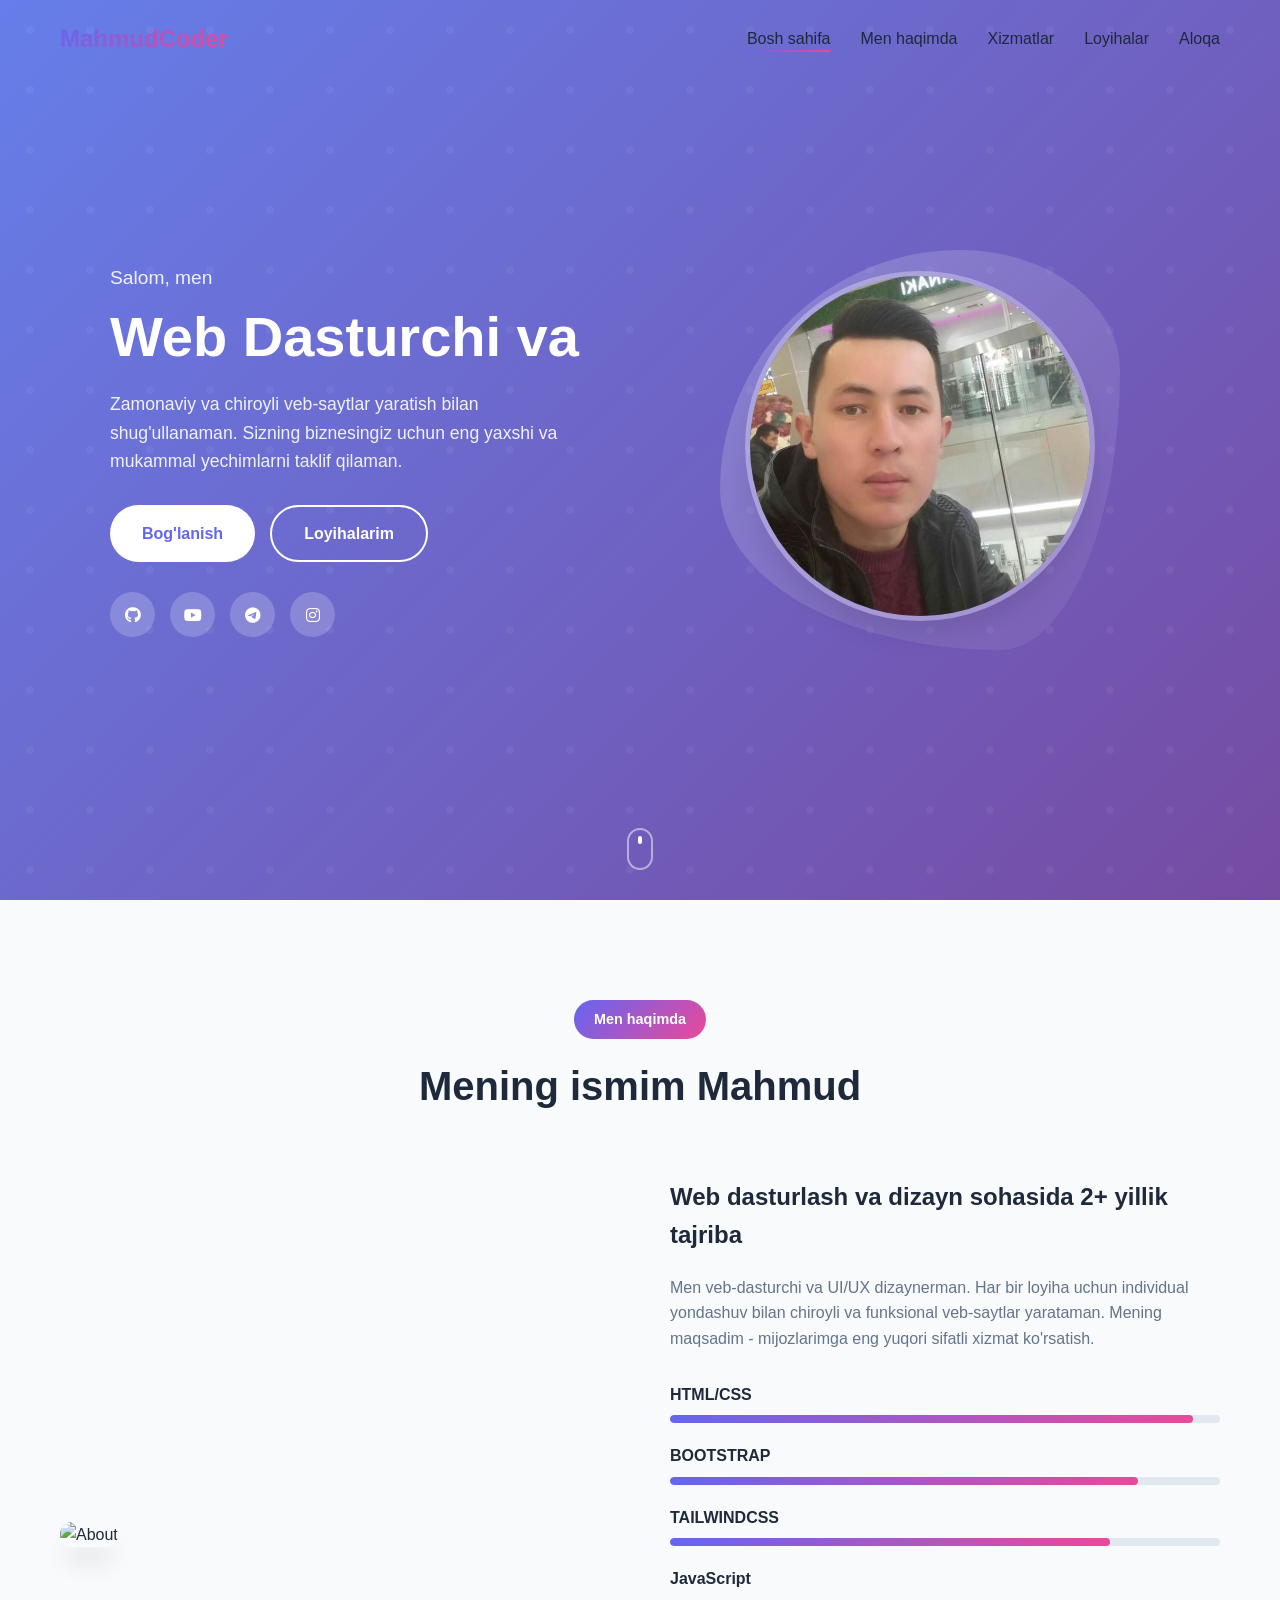
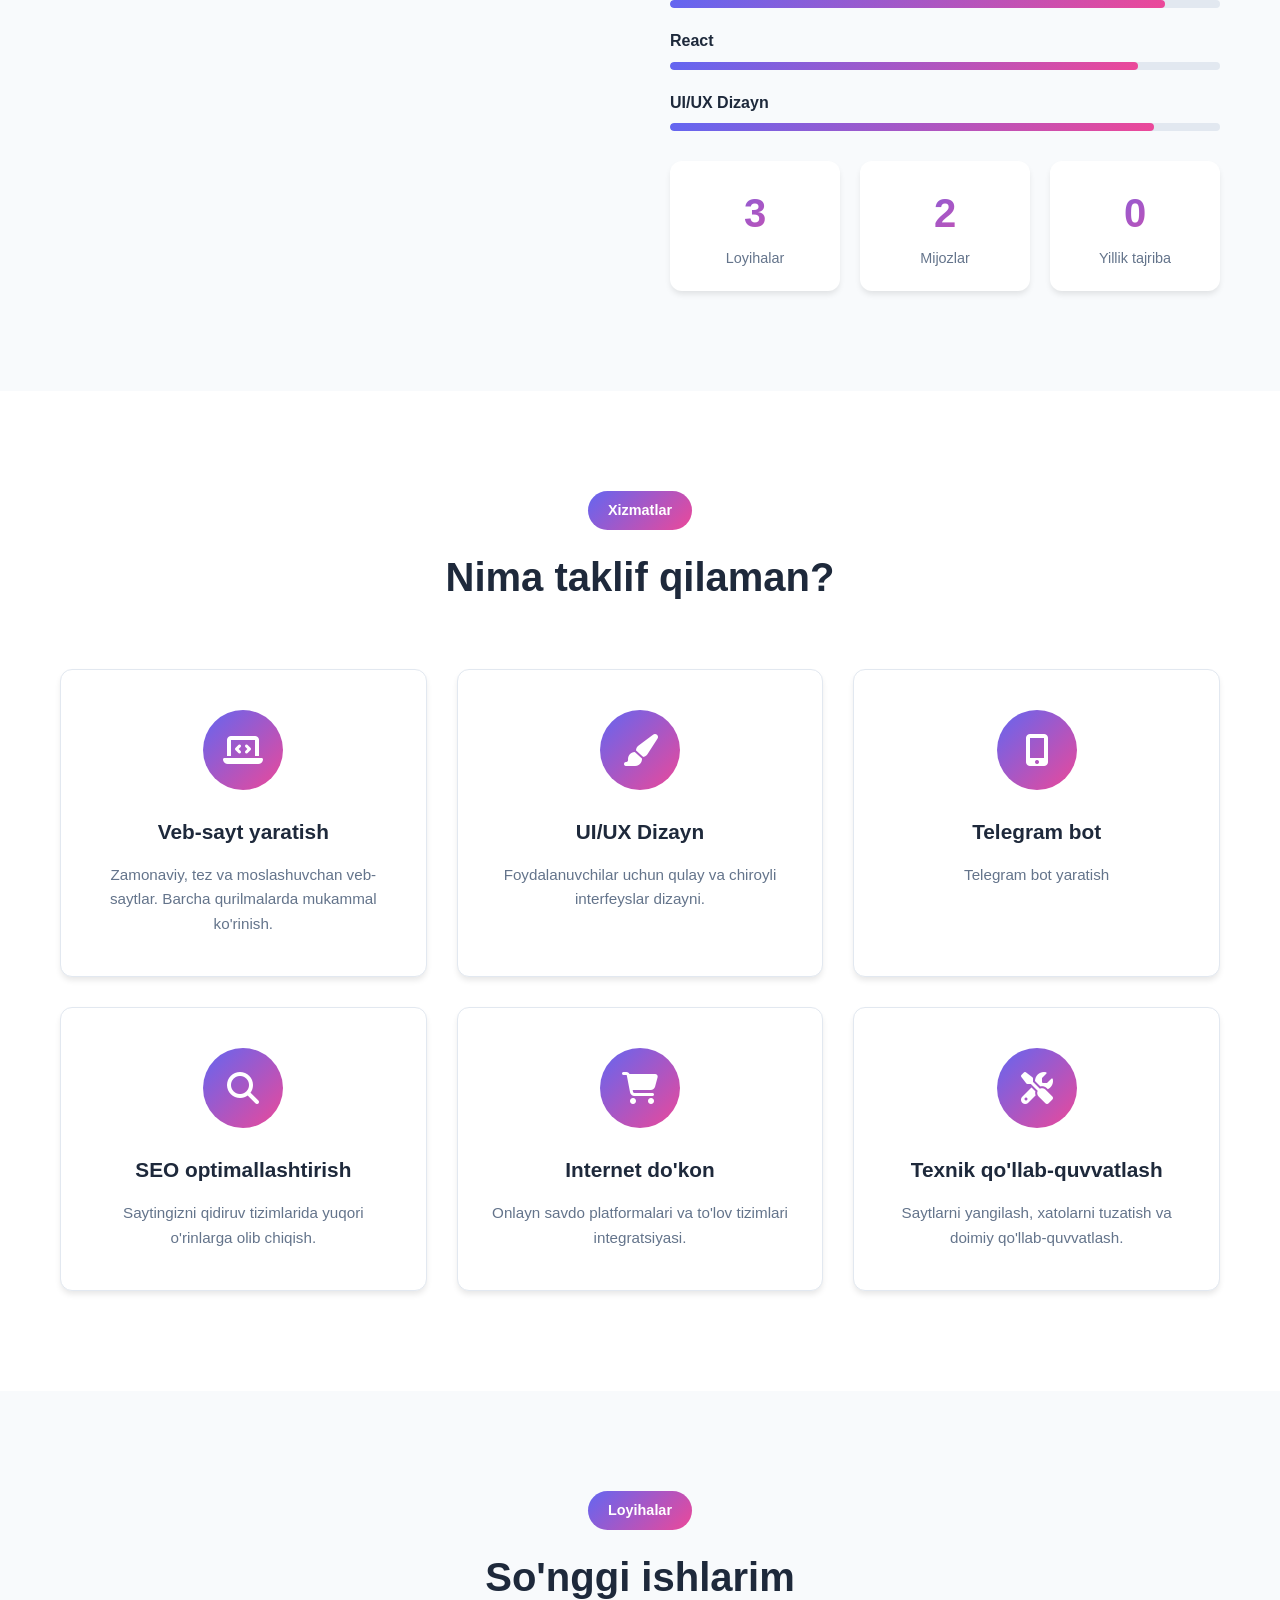
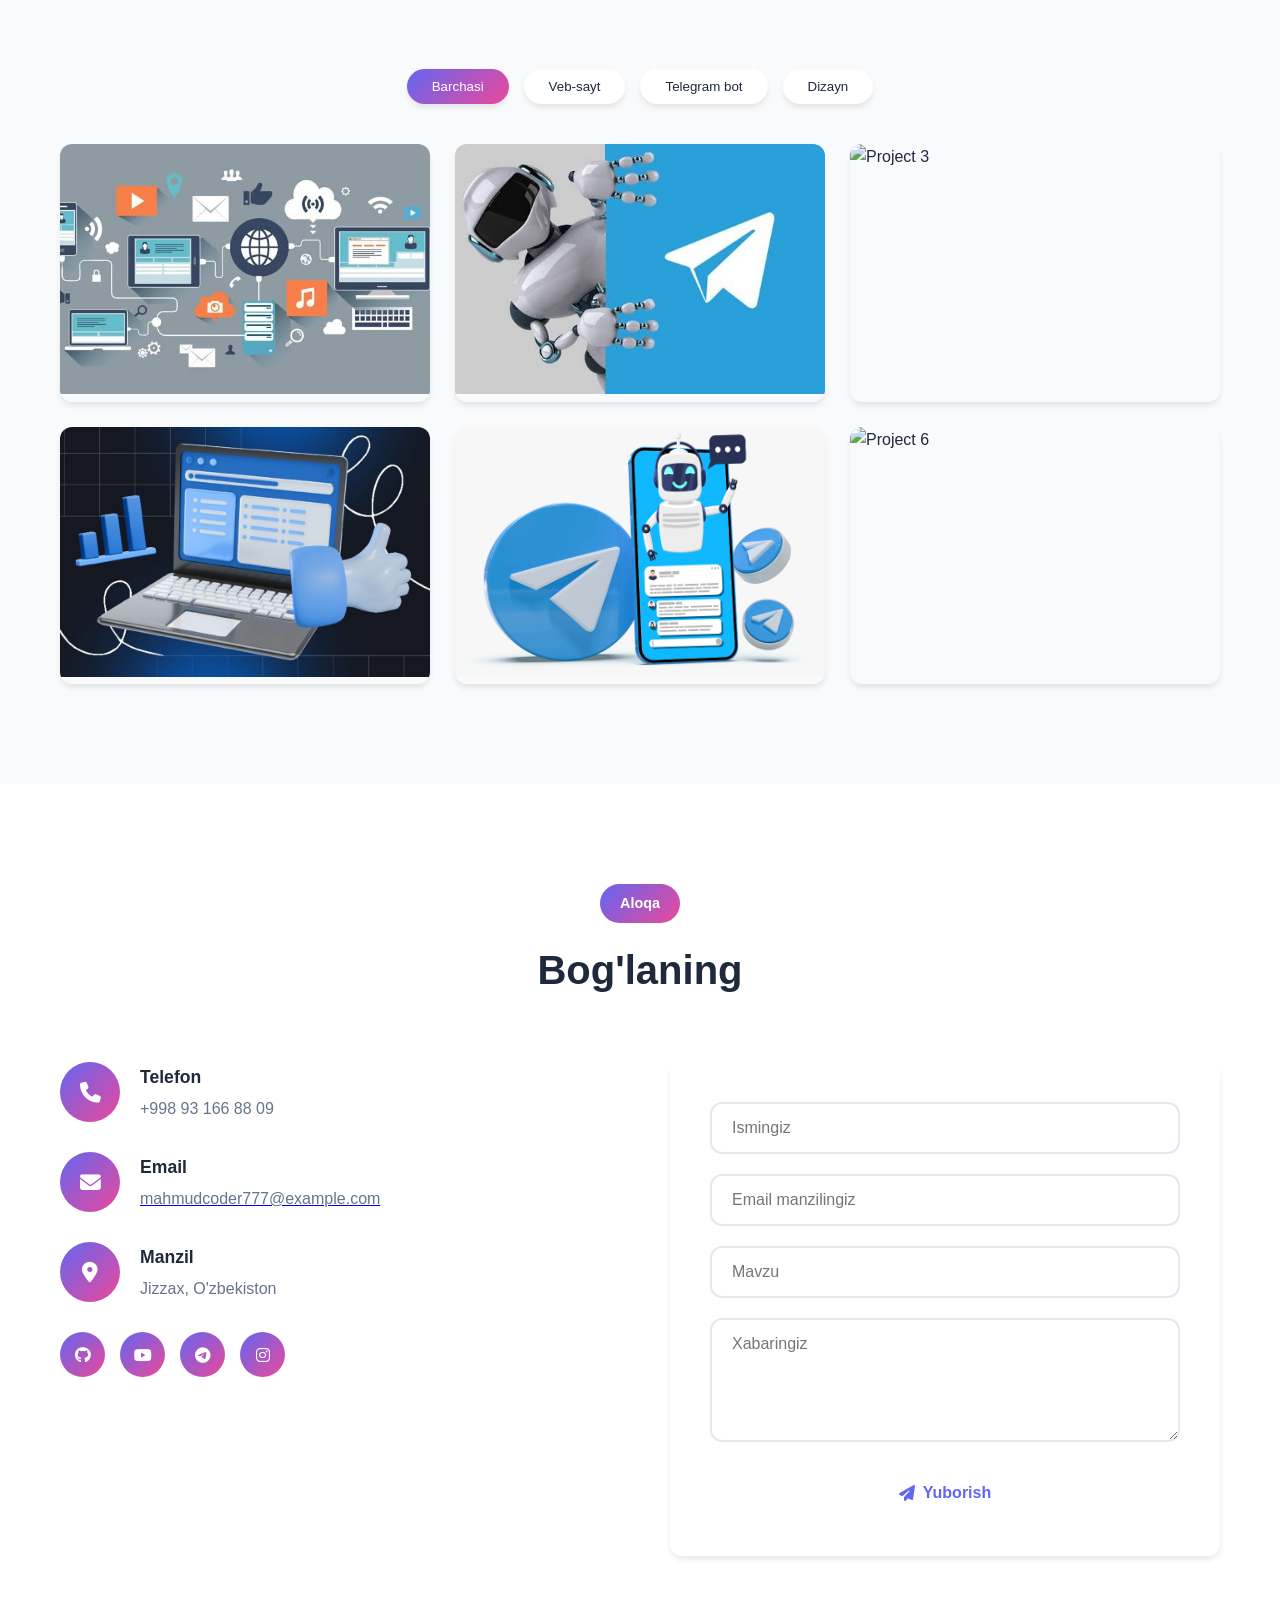
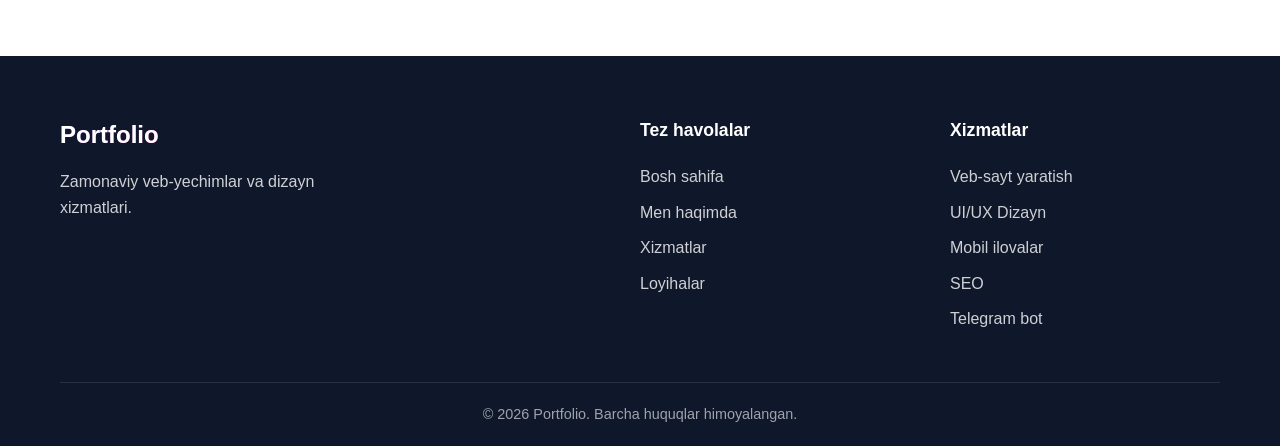
==== index.html @ b5bdd1d5 "first commit1" ====
<!DOCTYPE html>
<html lang="uz">
<head>
    <meta charset="UTF-8">
    <meta name="viewport" content="width=device-width, initial-scale=1.0">
    <title>Shaxsiy Sayt | Portfolio</title>
    <link rel="stylesheet" href="style.css">
    <!-- <link href="https://fonts.googleapis.com/css2?family=Inter:wght@300;400;500;600;700;800&display=swap" rel="stylesheet"> -->
    <link rel="stylesheet" href="https://cdnjs.cloudflare.com/ajax/libs/font-awesome/6.4.0/css/all.min.css">
</head>
<body> 
    <!-- Navigation -->
    <nav class="navbar">
        <div class="container">
            <a href="#" class="logo">MahmudCoder</a>
            <ul class="nav-links">
                <li><a href="#home" class="active">Bosh sahifa</a></li>
                <li><a href="#about">Men haqimda</a></li>
                <li><a href="#services">Xizmatlar</a></li>
                <li><a href="#portfolio">Loyihalar</a></li>
                <li><a href="#contact">Aloqa</a></li>
            </ul>
            <div class="hamburger">
                <span></span>
                <span></span>
                <span></span>
            </div>
        </div>
    </nav>

    <!-- Hero Section -->
    <section id="home" class="hero">
        <div class="container">
            <div class="hero-content">
                <div class="hero-text">
                    <p class="subtitle">Salom, men</p>
                    <h1 class="title">
                        Web Dasturchi va Web Dizaynerman
                    </h1>
                    <p class="description">
                        Zamonaviy va chiroyli veb-saytlar yaratish bilan shug'ullanaman. 
                        Sizning biznesingiz uchun eng yaxshi va  mukammal yechimlarni taklif qilaman.
                    </p>
                    <div class="hero-buttons">
                        <a href="#contact" class="btn btn-primary">Bog'lanish</a>
                        <a href="#portfolio" class="btn btn-secondary">Loyihalarim</a>
                    </div>
                    <div class="social-links">
                        <a href="https://github.com/mahmudcoder777-web" class="social-link"><i class="fab fa-github"></i></a>
                        <a href="https://youtube.com/@mahmudcoder" class="social-link"><i class="fab fa-youtube"></i></a>
                        <a href="https://t.me/mahmudcoder" class="social-link"><i class="fab fa-telegram"></i></a>
                        <a href="https://instagram.com/mahmudcoder" class="social-link"><i class="fab fa-instagram"></i></a>
                    </div>
                </div>
                <div class="hero-image">
                    <div class="image-wrapper">
                        <div class="blob"></div>
                        <img src="img/1.jpg" alt="Profile">
                    </div>
                </div>
            </div>
        </div>
        <div class="scroll-indicator">
            <div class="mouse"></div>
        </div>
    </section>

    <!-- About Section -->
    <section id="about" class="about">
        <div class="container">
            <div class="section-header">
                <span class="section-tag">Men haqimda</span>
                <h2 class="section-title">Mening ismim Mahmud</h2>
            </div>
            <div class="about-content">
                <div class="about-image">
                    <img src="https://images.unsplash.com/photo-1498050108023-c5249f4df085?w=500&h=600&fit=crop" alt="About">
                </div>
                <div class="about-text">
                    <h3>Web dasturlash va dizayn sohasida 2+ yillik tajriba</h3>
                    <p>
                        Men veb-dasturchi va UI/UX dizaynerman. Har bir loyiha uchun individual yondashuv 
                        bilan chiroyli va funksional veb-saytlar yarataman. Mening maqsadim - 
                        mijozlarimga eng yuqori sifatli xizmat ko'rsatish.
                    </p>
                    <div class="skills">
                        <div class="skill-item">
                            <span class="skill-name">HTML/CSS</span>
                            <div class="skill-bar">
                                <div class="skill-progress" data-width="95"></div>
                            </div>
                        </div>
                        <div class="skill-item">
                            <span class="skill-name">BOOTSTRAP</span>
                            <div class="skill-bar">
                                <div class="skill-progress" data-width="85"></div>
                            </div>
                        </div>
                        <div class="skill-item">
                            <span class="skill-name">TAILWINDCSS</span>
                            <div class="skill-bar">
                                <div class="skill-progress" data-width="80"></div>
                            </div>
                        </div>
                        <div class="skill-item">
                            <span class="skill-name">JavaScript</span>
                            <div class="skill-bar">
                                <div class="skill-progress" data-width="90"></div>
                            </div>
                        </div>
                        <div class="skill-item">
                            <span class="skill-name">React</span>
                            <div class="skill-bar">
                                <div class="skill-progress" data-width="85"></div>
                            </div>
                        </div>
                        <div class="skill-item">
                            <span class="skill-name">UI/UX Dizayn</span>
                            <div class="skill-bar">
                                <div class="skill-progress" data-width="88"></div>
                            </div>
                        </div>
                    </div>
                    <div class="stats">
                        <div class="stat-item">
                            <span class="stat-number" data-target="10">0</span>
                            <span class="stat-label">Loyihalar</span>
                        </div>
                        <div class="stat-item">
                            <span class="stat-number" data-target="7">0</span>
                            <span class="stat-label">Mijozlar</span>
                        </div>
                        <div class="stat-item">
                            <span class="stat-number" data-target="2">0</span>
                            <span class="stat-label">Yillik tajriba</span>
                        </div>
                    </div>
                </div>
            </div>
        </div>
    </section>

    <!-- Services Section -->
    <section id="services" class="services">
        <div class="container">
            <div class="section-header">
                <span class="section-tag">Xizmatlar</span>
                <h2 class="section-title">Nima taklif qilaman?</h2>
            </div>
            <div class="services-grid">
                <div class="service-card">
                    <div class="service-icon">
                        <i class="fas fa-laptop-code"></i>
                    </div>
                    <h3>Veb-sayt yaratish</h3>
                    <p>Zamonaviy, tez va moslashuvchan veb-saytlar. Barcha qurilmalarda mukammal ko'rinish.</p>
                </div>
                <div class="service-card">
                    <div class="service-icon">
                        <i class="fas fa-paint-brush"></i>
                    </div>
                    <h3>UI/UX Dizayn</h3>
                    <p>Foydalanuvchilar uchun qulay va chiroyli interfeyslar dizayni.</p>
                </div>
                <div class="service-card">
                    <div class="service-icon">
                        <i class="fas fa-mobile-alt"></i>
                    </div>
                    <h3>Telegram bot</h3>
                    <p>Telegram bot yaratish</p>
                </div>
                <div class="service-card">
                    <div class="service-icon">
                        <i class="fas fa-search"></i>
                    </div>
                    <h3>SEO optimallashtirish</h3>
                    <p>Saytingizni qidiruv tizimlarida yuqori o'rinlarga olib chiqish.</p>
                </div>
                <div class="service-card">
                    <div class="service-icon">
                        <i class="fas fa-shopping-cart"></i>
                    </div>
                    <h3>Internet do'kon</h3>
                    <p>Onlayn savdo platformalari va to'lov tizimlari integratsiyasi.</p>
                </div>
                <div class="service-card">
                    <div class="service-icon">
                        <i class="fas fa-tools"></i>
                    </div>
                    <h3>Texnik qo'llab-quvvatlash</h3>
                    <p>Saytlarni yangilash, xatolarni tuzatish va doimiy qo'llab-quvvatlash.</p>
                </div>
            </div>
        </div>
    </section>

    <!-- Portfolio Section -->
    <section id="portfolio" class="portfolio">
        <div class="container">
            <div class="section-header">
                <span class="section-tag">Loyihalar</span>
                <h2 class="section-title">So'nggi ishlarim</h2>
            </div>
            <div class="portfolio-filter">
                <button class="filter-btn active" data-filter="all">Barchasi</button>
                <button class="filter-btn" data-filter="web">Veb-sayt</button>
                <button class="filter-btn" data-filter="app">Telegram bot</button>
                <button class="filter-btn" data-filter="design">Dizayn</button>
            </div>
            <div class="portfolio-grid">
                <div class="portfolio-item" data-category="web">
                    <div class="portfolio-image">
                        <img src="img/web1.jpeg" alt="Project 1">
                        <div class="portfolio-overlay">
                            <h4>Korporativ veb-sayt</h4>
                            <p>JavaScript + React.js</p>
                            <a href="#" class="portfolio-link"><i class="fas fa-external-link-alt"></i></a>
                        </div>
                    </div>
                </div>
                <div class="portfolio-item" data-category="app">
                    <div class="portfolio-image">
                        <img src="img/tbot1.jpeg" alt="Project 2">
                        <div class="portfolio-overlay">
                            <h4>Video vs Image</h4>
                            <p>video va rasim yuklovchi telegram bot.</p>
                            <a href="#" class="portfolio-link"><i class="fas fa-external-link-alt"></i></a>
                        </div>
                    </div>
                </div>
                <div class="portfolio-item" data-category="design">
                    <div class="portfolio-image">
                        <img src="https://images.unsplash.com/photo-1561070791-2526d30994b5?w=600&h=400&fit=crop" alt="Project 3">
                        <div class="portfolio-overlay">
                            <h4>UI/UX Dizayn</h4>
                            <p>Figma</p>
                            <a href="#" class="portfolio-link"><i class="fas fa-external-link-alt"></i></a>
                        </div>
                    </div>
                </div>
                <div class="portfolio-item" data-category="web">
                    <div class="portfolio-image">
                        <img src="img/web2.jpg" alt="Project 4">
                        <div class="portfolio-overlay">
                            <h4>Dashboard</h4>
                            <p>Javascript + React.js</p>
                            <a href="https://mahmudw777.netlify.app" class="portfolio-link"><i class="fas fa-external-link-alt"></i></a>
                        </div>
                    </div>
                </div>
                <div class="portfolio-item" data-category="app">
                    <div class="portfolio-image">
                        <img src="img/tbot2.png" alt="Project 5">
                        <div class="portfolio-overlay">
                            <h4>Translate bot</h4>
                            <p>tarjimon bot</p>
                            <a href="#" class="portfolio-link"><i class="fas fa-external-link-alt"></i></a>
                        </div>
                    </div>
                </div>
                <div class="portfolio-item" data-category="design">
                    <div class="portfolio-image">
                        <img src="https://images.unsplash.com/photo-1586717791821-3f44a563fa4c?w=600&h=400&fit=crop" alt="Project 6">
                        <div class="portfolio-overlay">
                            <h4>Brend dizayni</h4>
                            <p>Adobe Illustrator</p>
                            <a href="#" class="portfolio-link"><i class="fas fa-external-link-alt"></i></a>
                        </div>
                    </div>
                </div>
            </div>
        </div>
    </section>

    <!-- Contact Section -->
    <section id="contact" class="contact">
        <div class="container">
            <div class="section-header">
                <span class="section-tag">Aloqa</span>
                <h2 class="section-title">Bog'laning</h2>
            </div>
            <div class="contact-content">
                <div class="contact-info">
                    <div class="contact-item">
                        <div class="contact-icon">
                            <i class="fas fa-phone"></i>
                        </div>
                        <div class="contact-text">
                            <h4>Telefon</h4>
                            <p>+998 93 166 88 09</p>
                        </div>
                    </div>
                    <div class="contact-item">
                        <div class="contact-icon">
                            <i class="fas fa-envelope"></i>
                        </div>
                        <div class="contact-text">
                            <h4>Email</h4>
                            <a href="https://gmail.com/mahmudcoder777@gmail.com"><p>mahmudcoder777@example.com</p></a>
                        </div>
                    </div>
                    <div class="contact-item">
                        <div class="contact-icon">
                            <i class="fas fa-map-marker-alt"></i>
                        </div>
                        <div class="contact-text">
                            <h4>Manzil</h4>
                            <p>Jizzax, O'zbekiston</p>
                        </div>
                    </div>
                    <div class="contact-social">
                        <a href="https://github.com/mahmudcoder777-web" class="social-link"><i class="fab fa-github"></i></a>
                        <a href="https://youtube.com/@mahmudcoder" class="social-link"><i class="fab fa-youtube"></i></a>
                        <a href="https://t.me/mahmudcoder" class="social-link"><i class="fab fa-telegram"></i></a>
                        <a href="https://instagram.com/mahmudcoder" class="social-link"><i class="fab fa-instagram"></i></a>
                    </div>
                </div>
                <form class="contact-form" id="contactForm">
                    <div class="form-group">
                        <input type="text" id="name" placeholder="Ismingiz" required>
                    </div>
                    <div class="form-group">
                        <input type="email" id="email" placeholder="Email manzilingiz" required>
                    </div>
                    <div class="form-group">
                        <input type="text" id="subject" placeholder="Mavzu" required>
                    </div>
                    <div class="form-group">
                        <textarea id="message" rows="5" placeholder="Xabaringiz" required></textarea>
                    </div>
                    <button type="submit" class="btn btn-primary btn-full">
                        <i class="fas fa-paper-plane"></i> Yuborish
                    </button>
                </form>
            </div>
        </div>
    </section>

    <!-- Footer -->
    <footer class="footer">
        <div class="container">
            <div class="footer-content">
                <div class="footer-logo">
                    <a href="#" class="logo">Portfolio</a>
                    <p>Zamonaviy veb-yechimlar va dizayn xizmatlari.</p>
                </div>
                <div class="footer-links">
                    <h4>Tez havolalar</h4>
                    <ul>
                        <li><a href="#home">Bosh sahifa</a></li>
                        <li><a href="#about">Men haqimda</a></li>
                        <li><a href="#services">Xizmatlar</a></li>
                        <li><a href="#portfolio">Loyihalar</a></li>
                    </ul>
                </div>
                <div class="footer-links">
                    <h4>Xizmatlar</h4>
                    <ul>
                        <li><a href="#">Veb-sayt yaratish</a></li>
                        <li><a href="#">UI/UX Dizayn</a></li>
                        <li><a href="#">Mobil ilovalar</a></li>
                        <li><a href="#">SEO</a></li>
                        <li><a href="#">Telegram bot</a></li>
                    </ul>
                </div>
            </div>
            <div class="footer-bottom">
                <p>&copy; 2026 Portfolio. Barcha huquqlar himoyalangan.</p>
            </div>
        </div>
    </footer>

    <!-- Scroll to Top Button -->
    <button class="scroll-top" id="scrollTop">
        <i class="fas fa-arrow-up"></i>
    </button>

    <script src="script.js"></script>
</body>
</html>
---- style.css ----
/* ===== CSS Variables ===== */
:root { 
    --primary-color: #6366f1;
    --primary-dark: #4f46e5;
    --secondary-color: #ec4899;
    --accent-color: #8b5cf6;
    --text-dark: #1e293b;
    --text-light: #64748b;
    --bg-light: #f8fafc;
    --bg-dark: #0f172a;
    --white: #ffffff;
    --shadow: 0 4px 6px -1px rgba(0, 0, 0, 0.1);
    --shadow-lg: 0 20px 25px -5px rgba(0, 0, 0, 0.1);
    --radius: 12px;
    --transition: all 0.3s ease;
}

/* ===== Reset & Base ===== */
* {
    margin: 0;
    padding: 0;
    box-sizing: border-box;
}

html {
    scroll-behavior: smooth;
}

body {
    font-family: 'Inter', -apple-system, BlinkMacSystemFont, sans-serif;
    color: var(--text-dark);
    line-height: 1.6;
    overflow-x: hidden;
}

.container {
    max-width: 1200px;
    margin: 0 auto;
    padding: 0 20px;
}

/* ===== Navigation ===== */
.navbar {
    position: fixed;
    top: 0;
    left: 0;
    width: 100%;
    z-index: 1000;
    padding: 20px 0;
    transition: var(--transition);
}

.navbar.scrolled {
    background: rgba(255, 255, 255, 0.95);
    backdrop-filter: blur(10px);
    box-shadow: var(--shadow);
    padding: 15px 0;
}

.navbar .container {
    display: flex;
    justify-content: space-between;
    align-items: center;
}

.logo {
    font-size: 1.5rem;
    font-weight: 700;
    color: var(--text-dark);
    text-decoration: none;
    background: linear-gradient(135deg, var(--primary-color), var(--secondary-color));
    -webkit-background-clip: text;
    -webkit-text-fill-color: transparent;
    background-clip: text;
}

.nav-links {
    display: flex;
    list-style: none;
    gap: 30px;
}

.nav-links a {
    text-decoration: none;
    color: var(--text-dark);
    font-weight: 500;
    transition: var(--transition);
    position: relative;
}

.nav-links a::after {
    content: '';
    position: absolute;
    bottom: -5px;
    left: 0;
    width: 0;
    height: 2px;
    background: linear-gradient(135deg, var(--primary-color), var(--secondary-color));
    transition: var(--transition);
}

.nav-links a:hover::after,
.nav-links a.active::after {
    width: 100%;
}

.hamburger {
    display: none;
    flex-direction: column;
    gap: 5px;
    cursor: pointer;
}

.hamburger span {
    width: 25px;
    height: 3px;
    background: var(--text-dark);
    border-radius: 3px;
    transition: var(--transition);
}

/* ===== Hero Section ===== */
.hero {
    min-height: 100vh;
    display: flex;
    align-items: center;
    background: linear-gradient(135deg, #667eea 0%, #764ba2 100%);
    position: relative;
    overflow: hidden;
}

.hero::before {
    content: '';
    position: absolute;
    top: 0;
    left: 0;
    width: 100%;
    height: 100%;
    background: url("data:image/svg+xml,%3Csvg width='60' height='60' viewBox='0 0 60 60' xmlns='http://www.w3.org/2000/svg'%3E%3Cg fill='none' fill-rule='evenodd'%3E%3Cg fill='%23ffffff' fill-opacity='0.05'%3E%3Ccircle cx='30' cy='30' r='4'/%3E%3C/g%3E%3C/g%3E%3C/svg%3E");
}

.hero-content {
    display: grid;
    grid-template-columns: 1fr 1fr;
    gap: 60px;
    align-items: center;
    position: relative;
    z-index: 1;
}

.hero-text {
    color: var(--white);
}

.subtitle {
    font-size: 1.2rem;
    opacity: 0.9;
    margin-bottom: 10px;
}

.title {
    font-size: 3.5rem;
    font-weight: 800;
    line-height: 1.2;
    margin-bottom: 20px;
}

.gradient-text {
    background: linear-gradient(135deg, #fbbf24, #f59e0b);
    -webkit-background-clip: text;
    -webkit-text-fill-color: transparent;
    background-clip: text;
}

.description {
    font-size: 1.1rem;
    opacity: 0.9;
    margin-bottom: 30px;
    max-width: 500px;
}

.hero-buttons {
    display: flex;
    gap: 15px;
    margin-bottom: 30px;
}

.btn {
    display: inline-flex;
    align-items: center;
    gap: 8px;
    padding: 14px 32px;
    border-radius: 50px;
    font-weight: 600;
    text-decoration: none;
    transition: var(--transition);
    border: none;
    cursor: pointer;
    font-size: 1rem;
}

.btn-primary {
    background: var(--white);
    color: var(--primary-color);
}

.btn-primary:hover {
    transform: translateY(-3px);
    box-shadow: 0 10px 30px rgba(0, 0, 0, 0.2);
}

.btn-secondary {
    background: transparent;
    color: var(--white);
    border: 2px solid var(--white);
}

.btn-secondary:hover {
    background: var(--white);
    color: var(--primary-color);
}

.btn-full {
    width: 100%;
    justify-content: center;
}

.social-links {
    display: flex;
    gap: 15px;
}

.social-link {
    width: 45px;
    height: 45px;
    border-radius: 50%;
    background: rgba(255, 255, 255, 0.2);
    display: flex;
    align-items: center;
    justify-content: center;
    color: var(--white);
    text-decoration: none;
    transition: var(--transition);
}

.social-link:hover {
    background: var(--white);
    color: var(--primary-color);
    transform: translateY(-3px);
}

/* Hero Image */
.hero-image {
    display: flex;
    justify-content: center;
}

.image-wrapper {
    position: relative;
}

.blob {
    position: absolute;
    width: 400px;
    height: 400px;
    background: linear-gradient(135deg, rgba(255, 255, 255, 0.2), rgba(255, 255, 255, 0.05));
    border-radius: 60% 40% 30% 70% / 60% 30% 70% 40%;
    animation: blob-animation 8s ease-in-out infinite;
    top: 50%;
    left: 50%;
    transform: translate(-50%, -50%);
}

@keyframes blob-animation {
    0%, 100% {
        border-radius: 60% 40% 30% 70% / 60% 30% 70% 40%;
    }
    50% {
        border-radius: 30% 60% 70% 40% / 50% 60% 30% 60%;
    }
}

.hero-image img {
    width: 350px;
    height: 350px;
    border-radius: 50%;
    object-fit: cover;
    border: 5px solid rgba(255, 255, 255, 0.3);
    position: relative;
    z-index: 1;
    box-shadow: var(--shadow-lg);
}

/* Scroll Indicator */
.scroll-indicator {
    position: absolute;
    bottom: 30px;
    left: 50%;
    transform: translateX(-50%);
}

.mouse {
    width: 26px;
    height: 42px;
    border: 2px solid rgba(255, 255, 255, 0.5);
    border-radius: 20px;
    position: relative;
}

.mouse::before {
    content: '';
    position: absolute;
    top: 6px;
    left: 50%;
    transform: translateX(-50%);
    width: 4px;
    height: 8px;
    background: var(--white);
    border-radius: 2px;
    animation: scroll 2s infinite;
}

@keyframes scroll {
    0% {
        opacity: 1;
        transform: translateX(-50%) translateY(0);
    }
    100% {
        opacity: 0;
        transform: translateX(-50%) translateY(15px);
    }
}

/* ===== Section Styles ===== */
section {
    padding: 100px 0;
}

.section-header {
    text-align: center;
    margin-bottom: 60px;
}

.section-tag {
    display: inline-block;
    padding: 8px 20px;
    background: linear-gradient(135deg, var(--primary-color), var(--secondary-color));
    color: var(--white);
    border-radius: 50px;
    font-size: 0.9rem;
    font-weight: 600;
    margin-bottom: 15px;
}

.section-title {
    font-size: 2.5rem;
    font-weight: 700;
    color: var(--text-dark);
}

/* ===== About Section ===== */
.about {
    background: var(--bg-light);
}

.about-content {
    display: grid;
    grid-template-columns: 1fr 1fr;
    gap: 60px;
    align-items: center;
}

.about-image img {
    width: 100%;
    border-radius: var(--radius);
    box-shadow: var(--shadow-lg);
}

.about-text h3 {
    font-size: 1.5rem;
    margin-bottom: 20px;
    color: var(--text-dark);
}

.about-text p {
    color: var(--text-light);
    margin-bottom: 30px;
}

/* Skills */
.skills {
    margin-bottom: 30px;
}

.skill-item {
    margin-bottom: 20px;
}

.skill-name {
    display: block;
    font-weight: 600;
    margin-bottom: 8px;
    color: var(--text-dark);
}

.skill-bar {
    height: 8px;
    background: #e2e8f0;
    border-radius: 4px;
    overflow: hidden;
}

.skill-progress {
    height: 100%;
    background: linear-gradient(135deg, var(--primary-color), var(--secondary-color));
    border-radius: 4px;
    width: 0;
    transition: width 1.5s ease;
}

/* Stats */
.stats {
    display: grid;
    grid-template-columns: repeat(3, 1fr);
    gap: 20px;
}

.stat-item {
    text-align: center;
    padding: 20px;
    background: var(--white);
    border-radius: var(--radius);
    box-shadow: var(--shadow);
}

.stat-number {
    display: block;
    font-size: 2.5rem;
    font-weight: 800;
    background: linear-gradient(135deg, var(--primary-color), var(--secondary-color));
    -webkit-background-clip: text;
    -webkit-text-fill-color: transparent;
    background-clip: text;
}

.stat-label {
    color: var(--text-light);
    font-size: 0.9rem;
}

/* ===== Services Section ===== */
.services-grid {
    display: grid;
    grid-template-columns: repeat(3, 1fr);
    gap: 30px;
}

.service-card {
    background: var(--white);
    padding: 40px 30px;
    border-radius: var(--radius);
    text-align: center;
    box-shadow: var(--shadow);
    transition: var(--transition);
    border: 1px solid #e2e8f0;
}

.service-card:hover {
    transform: translateY(-10px);
    box-shadow: var(--shadow-lg);
    border-color: var(--primary-color);
}

.service-icon {
    width: 80px;
    height: 80px;
    border-radius: 50%;
    background: linear-gradient(135deg, var(--primary-color), var(--secondary-color));
    display: flex;
    align-items: center;
    justify-content: center;
    margin: 0 auto 25px;
    font-size: 2rem;
    color: var(--white);
}

.service-card h3 {
    font-size: 1.3rem;
    margin-bottom: 15px;
    color: var(--text-dark);
}

.service-card p {
    color: var(--text-light);
    font-size: 0.95rem;
}

/* ===== Portfolio Section ===== */
.portfolio {
    background: var(--bg-light);
}

.portfolio-filter {
    display: flex;
    justify-content: center;
    gap: 15px;
    margin-bottom: 40px;
    flex-wrap: wrap;
}

.filter-btn {
    padding: 10px 25px;
    border: none;
    background: var(--white);
    color: var(--text-dark);
    border-radius: 50px;
    cursor: pointer;
    font-weight: 500;
    transition: var(--transition);
    box-shadow: var(--shadow);
}

.filter-btn:hover,
.filter-btn.active {
    background: linear-gradient(135deg, var(--primary-color), var(--secondary-color));
    color: var(--white);
}

.portfolio-grid {
    display: grid;
    grid-template-columns: repeat(3, 1fr);
    gap: 25px;
}

.portfolio-item {
    border-radius: var(--radius);
    overflow: hidden;
    box-shadow: var(--shadow);
}

.portfolio-image {
    position: relative;
    overflow: hidden;
}

.portfolio-image img {
    width: 100%;
    height: 250px;
    object-fit: cover;
    transition: var(--transition);
}

.portfolio-overlay {
    position: absolute;
    top: 0;
    left: 0;
    width: 100%;
    height: 100%;
    background: linear-gradient(135deg, rgba(99, 102, 241, 0.9), rgba(236, 72, 153, 0.9));
    display: flex;
    flex-direction: column;
    align-items: center;
    justify-content: center;
    opacity: 0;
    transition: var(--transition);
    color: var(--white);
}

.portfolio-item:hover .portfolio-overlay {
    opacity: 1;
}

.portfolio-item:hover img {
    transform: scale(1.1);
}

.portfolio-overlay h4 {
    font-size: 1.3rem;
    margin-bottom: 5px;
}

.portfolio-overlay p {
    opacity: 0.9;
    margin-bottom: 15px;
}

.portfolio-link {
    width: 50px;
    height: 50px;
    border-radius: 50%;
    background: var(--white);
    display: flex;
    align-items: center;
    justify-content: center;
    color: var(--primary-color);
    text-decoration: none;
    transition: var(--transition);
}

.portfolio-link:hover {
    transform: scale(1.1);
}

/* ===== Contact Section ===== */
.contact-content {
    display: grid;
    grid-template-columns: 1fr 1fr;
    gap: 60px;
}

.contact-item {
    display: flex;
    align-items: center;
    gap: 20px;
    margin-bottom: 30px;
}

.contact-icon {
    width: 60px;
    height: 60px;
    border-radius: 50%;
    background: linear-gradient(135deg, var(--primary-color), var(--secondary-color));
    display: flex;
    align-items: center;
    justify-content: center;
    color: var(--white);
    font-size: 1.3rem;
}

.contact-text h4 {
    font-size: 1.1rem;
    margin-bottom: 5px;
    color: var(--text-dark);
}

.contact-text p {
    color: var(--text-light);
}

.contact-social {
    display: flex;
    gap: 15px;
    margin-top: 30px;
}

.contact-social .social-link {
    background: linear-gradient(135deg, var(--primary-color), var(--secondary-color));
    color: var(--white);
}

.contact-social .social-link:hover {
    transform: translateY(-3px);
    box-shadow: var(--shadow-lg);
}

/* Contact Form */
.contact-form {
    background: var(--white);
    padding: 40px;
    border-radius: var(--radius);
    box-shadow: var(--shadow);
}

.form-group {
    margin-bottom: 20px;
}

.form-group input,
.form-group textarea {
    width: 100%;
    padding: 15px 20px;
    border: 2px solid #e2e8f0;
    border-radius: var(--radius);
    font-family: inherit;
    font-size: 1rem;
    transition: var(--transition);
}

.form-group input:focus,
.form-group textarea:focus {
    outline: none;
    border-color: var(--primary-color);
}

.form-group textarea {
    resize: vertical;
    min-height: 120px;
}

/* ===== Footer ===== */
.footer {
    background: var(--bg-dark);
    color: var(--white);
    padding: 60px 0 20px;
}

.footer-content {
    display: grid;
    grid-template-columns: 2fr 1fr 1fr;
    gap: 40px;
    margin-bottom: 40px;
}

.footer-logo .logo {
    color: var(--white);
    -webkit-text-fill-color: var(--white);
    margin-bottom: 15px;
    display: inline-block;
}

.footer-logo p {
    opacity: 0.8;
    max-width: 300px;
}

.footer-links h4 {
    font-size: 1.1rem;
    margin-bottom: 20px;
    color: var(--white);
}

.footer-links ul {
    list-style: none;
}

.footer-links li {
    margin-bottom: 10px;
}

.footer-links a {
    color: rgba(255, 255, 255, 0.8);
    text-decoration: none;
    transition: var(--transition);
}

.footer-links a:hover {
    color: var(--primary-color);
}

.footer-bottom {
    text-align: center;
    padding-top: 20px;
    border-top: 1px solid rgba(255, 255, 255, 0.1);
}

.footer-bottom p {
    opacity: 0.6;
    font-size: 0.9rem;
}

/* ===== Scroll to Top ===== */
.scroll-top {
    position: fixed;
    bottom: 30px;
    right: 30px;
    width: 50px;
    height: 50px;
    border-radius: 50%;
    background: linear-gradient(135deg, var(--primary-color), var(--secondary-color));
    color: var(--white);
    border: none;
    cursor: pointer;
    display: flex;
    align-items: center;
    justify-content: center;
    font-size: 1.2rem;
    opacity: 0;
    visibility: hidden;
    transition: var(--transition);
    z-index: 999;
    box-shadow: var(--shadow-lg);
}

.scroll-top.visible {
    opacity: 1;
    visibility: visible;
}

.scroll-top:hover {
    transform: translateY(-5px);
}

/* ===== Responsive Design ===== */
@media (max-width: 992px) {
    .hero-content,
    .about-content,
    .contact-content {
        grid-template-columns: 1fr;
        gap: 40px;
    }

    .hero-image {
        order: -1;
    }

    .hero-image img {
        width: 250px;
        height: 250px;
    }

    .blob {
        width: 300px;
        height: 300px;
    }

    .title {
        font-size: 2.5rem;
    }

    .services-grid,
    .portfolio-grid {
        grid-template-columns: repeat(2, 1fr);
    }

    .footer-content {
        grid-template-columns: 1fr 1fr;
    }
}

@media (max-width: 768px) {
    .nav-links {
        position: fixed;
        top: 70px;
        left: 0;
        width: 100%;
        background: var(--white);
        flex-direction: column;
        padding: 20px;
        gap: 15px;
        box-shadow: var(--shadow);
        transform: translateY(-150%);
        transition: var(--transition);
    }

    .nav-links.active {
        transform: translateY(0);
    }

    .hamburger {
        display: flex;
    }

    .hamburger.active span:nth-child(1) {
        transform: rotate(45deg) translate(5px, 5px);
    }

    .hamburger.active span:nth-child(2) {
        opacity: 0;
    }

    .hamburger.active span:nth-child(3) {
        transform: rotate(-45deg) translate(7px, -6px);
    }

    .title {
        font-size: 2rem;
    }

    .hero-buttons {
        flex-direction: column;
    }

    .services-grid,
    .portfolio-grid {
        grid-template-columns: 1fr;
    }

    .stats {
        grid-template-columns: 1fr;
    }

    .footer-content {
        grid-template-columns: 1fr;
        text-align: center;
    }

    .footer-logo p {
        max-width: 100%;
    }

    section {
        padding: 60px 0;
    }

    .section-title {
        font-size: 2rem;
    }
}

@media (max-width: 480px) {
    .title {
        font-size: 1.8rem;
    }

    .hero-image img {
        width: 200px;
        height: 200px;
    }

    .blob {
        width: 250px;
        height: 250px;
    }

    .contact-form {
        padding: 25px;
    }
}
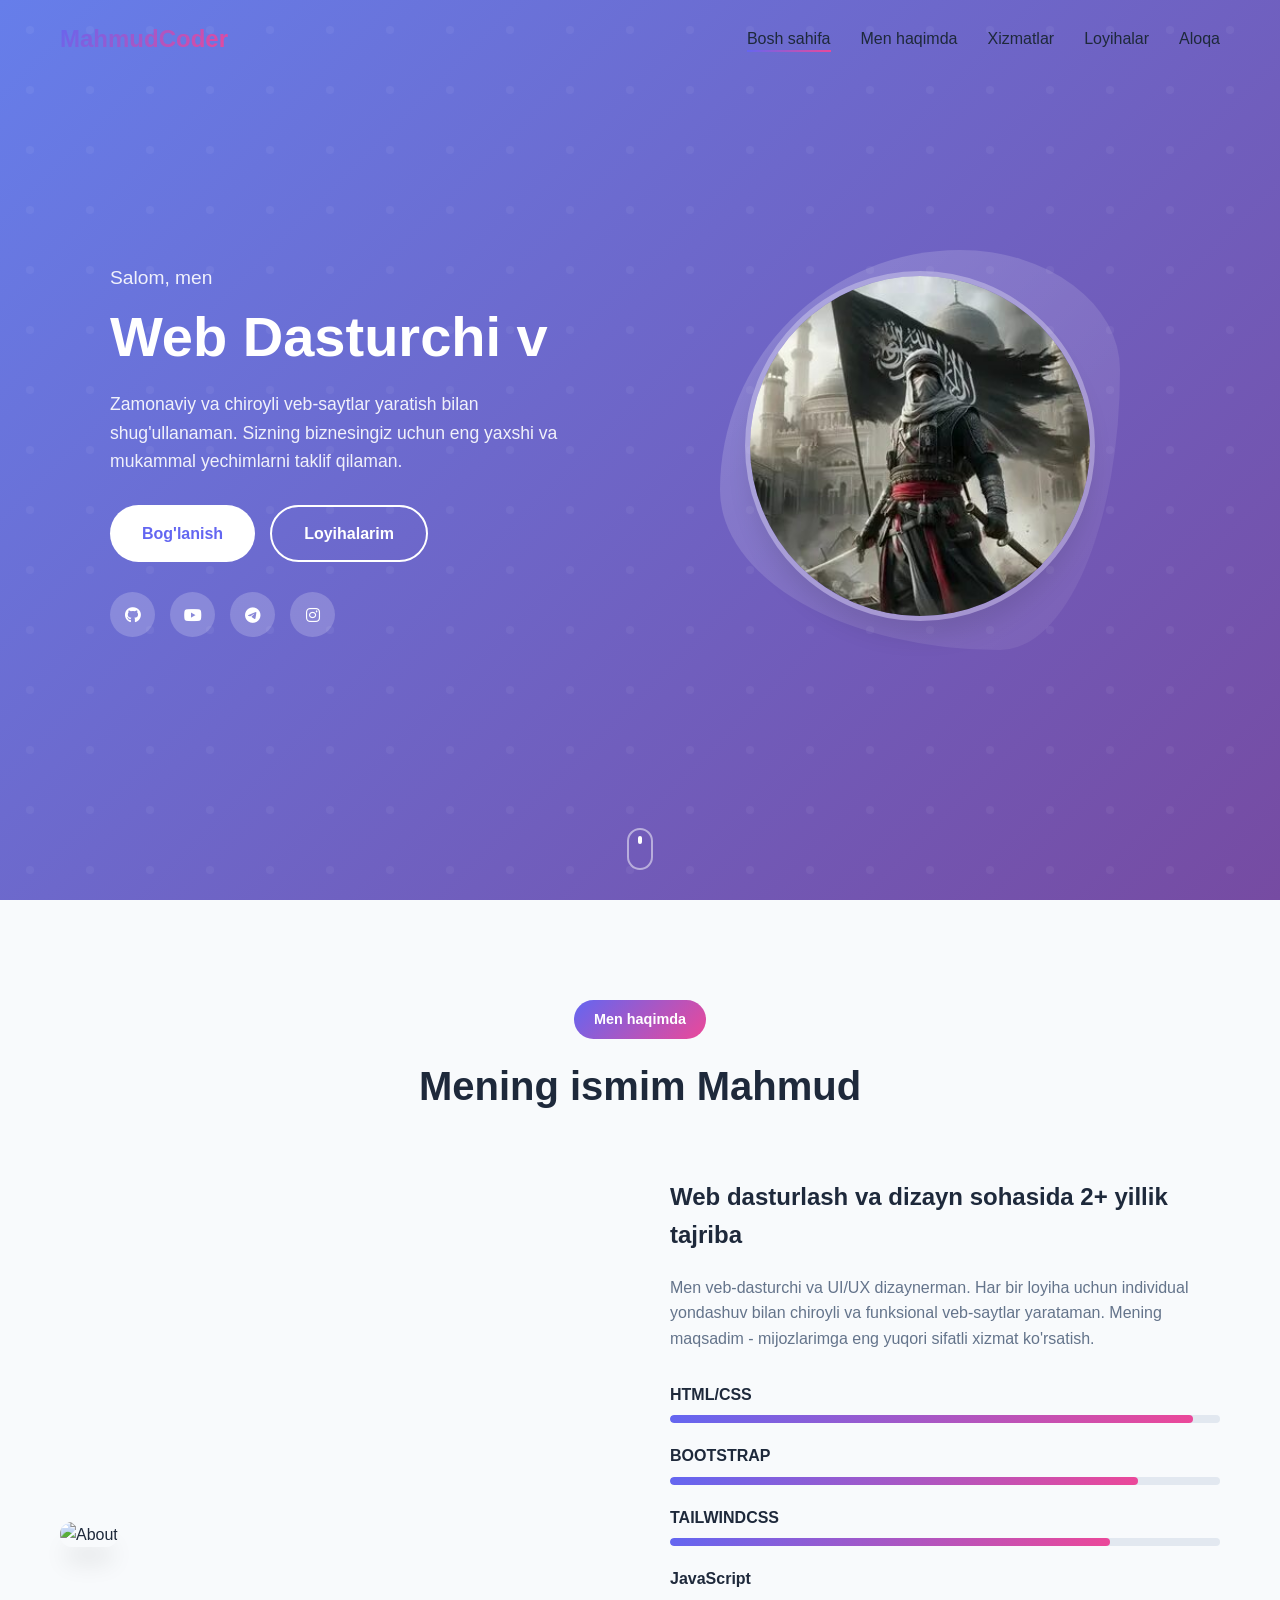
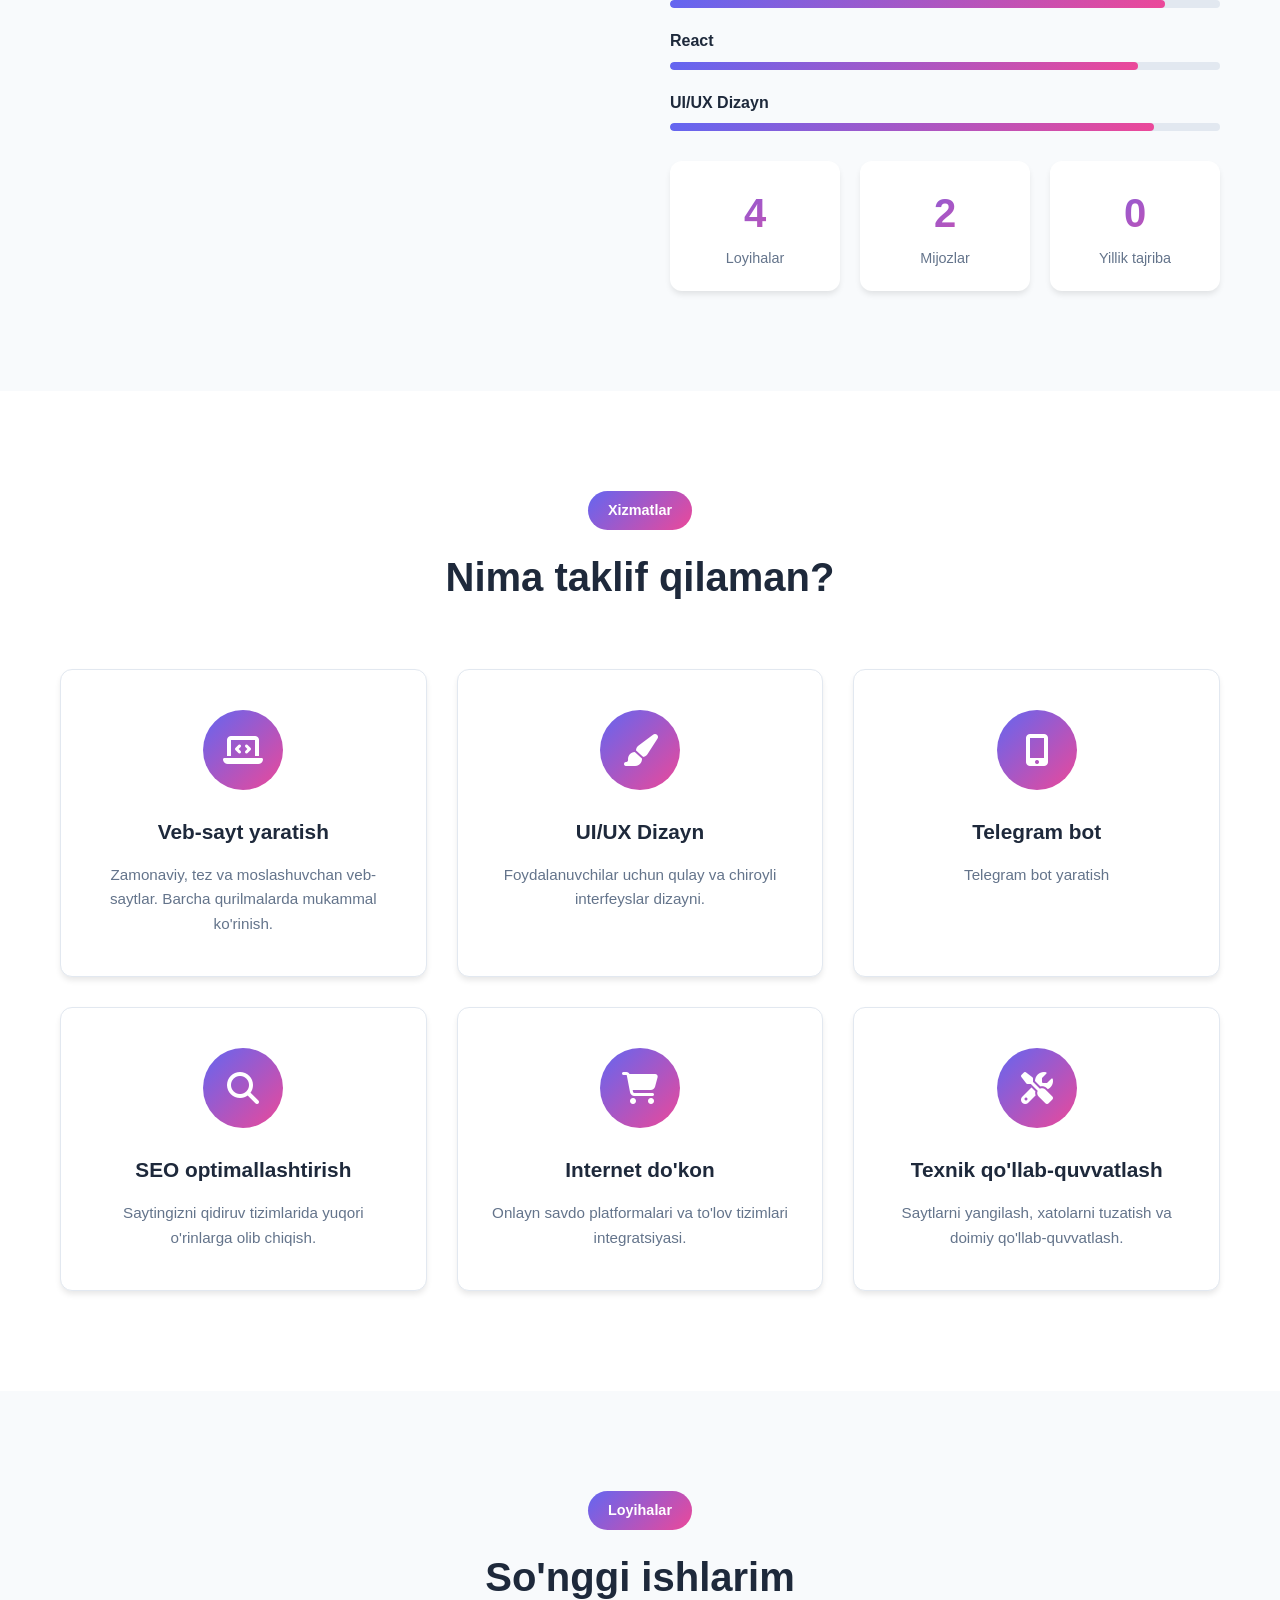
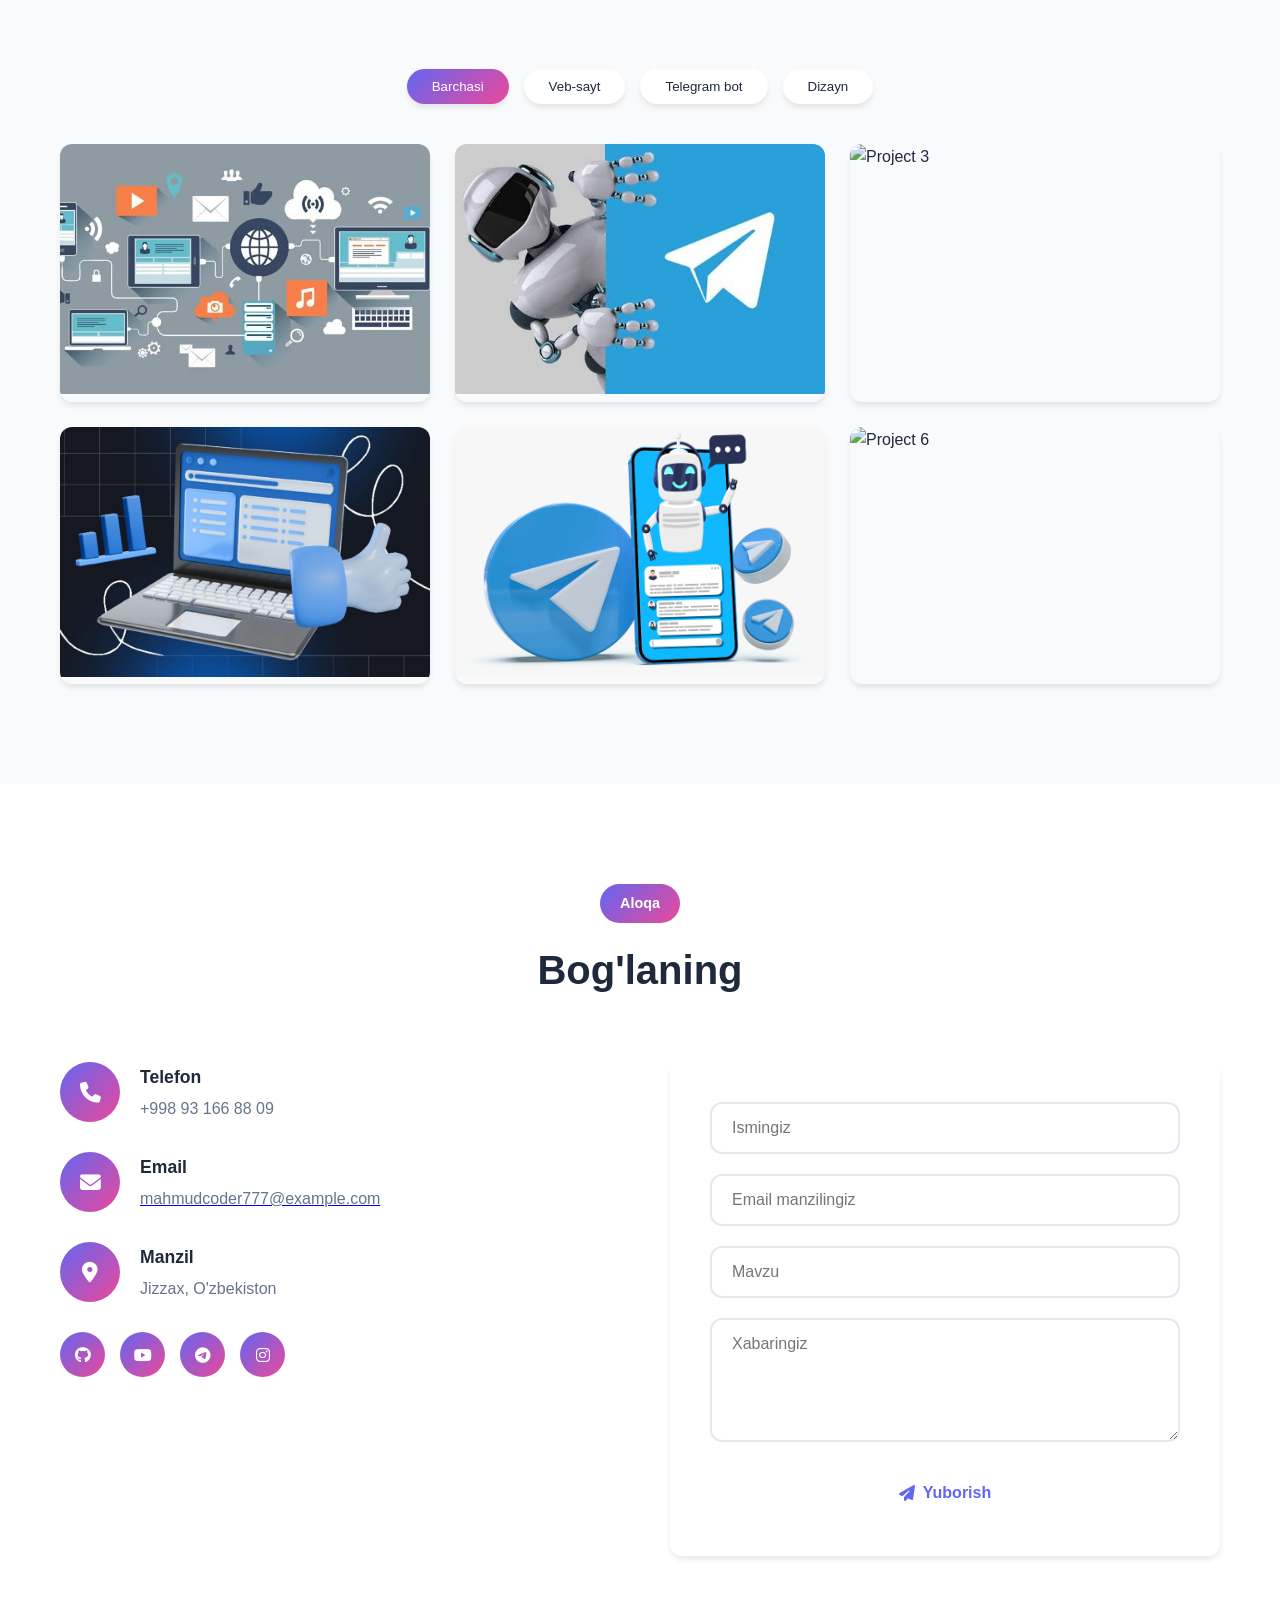
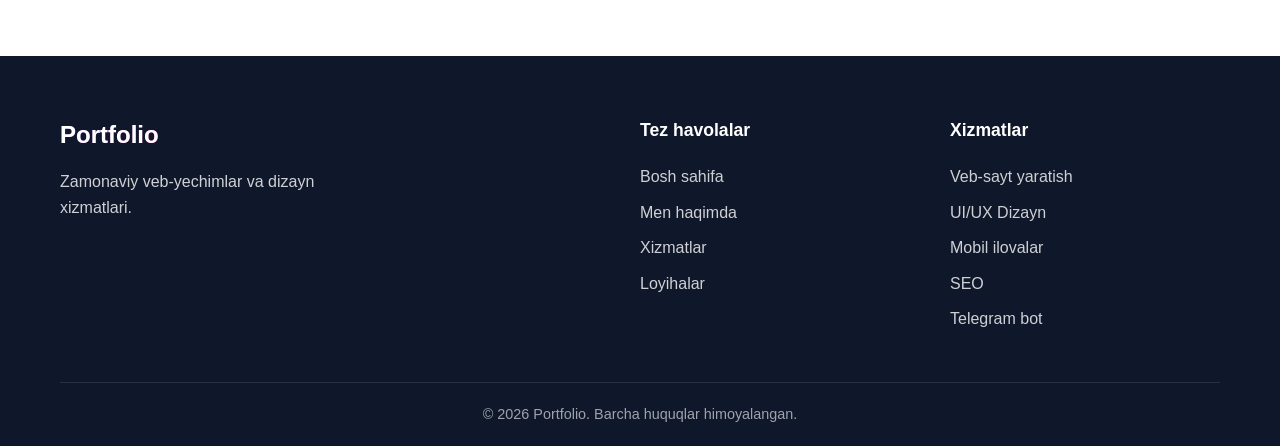
==== commit 242ebc77: "rasm ozgartiridim" ====
--- a/index.html
+++ b/index.html
@@ -55,7 +55,7 @@
                 <div class="hero-image">
                     <div class="image-wrapper">
                         <div class="blob"></div>
-                        <img src="img/1.jpg" alt="Profile">
+                        <img src="img/i.jpeg" alt="Profile">
                     </div>
                 </div>
             </div>
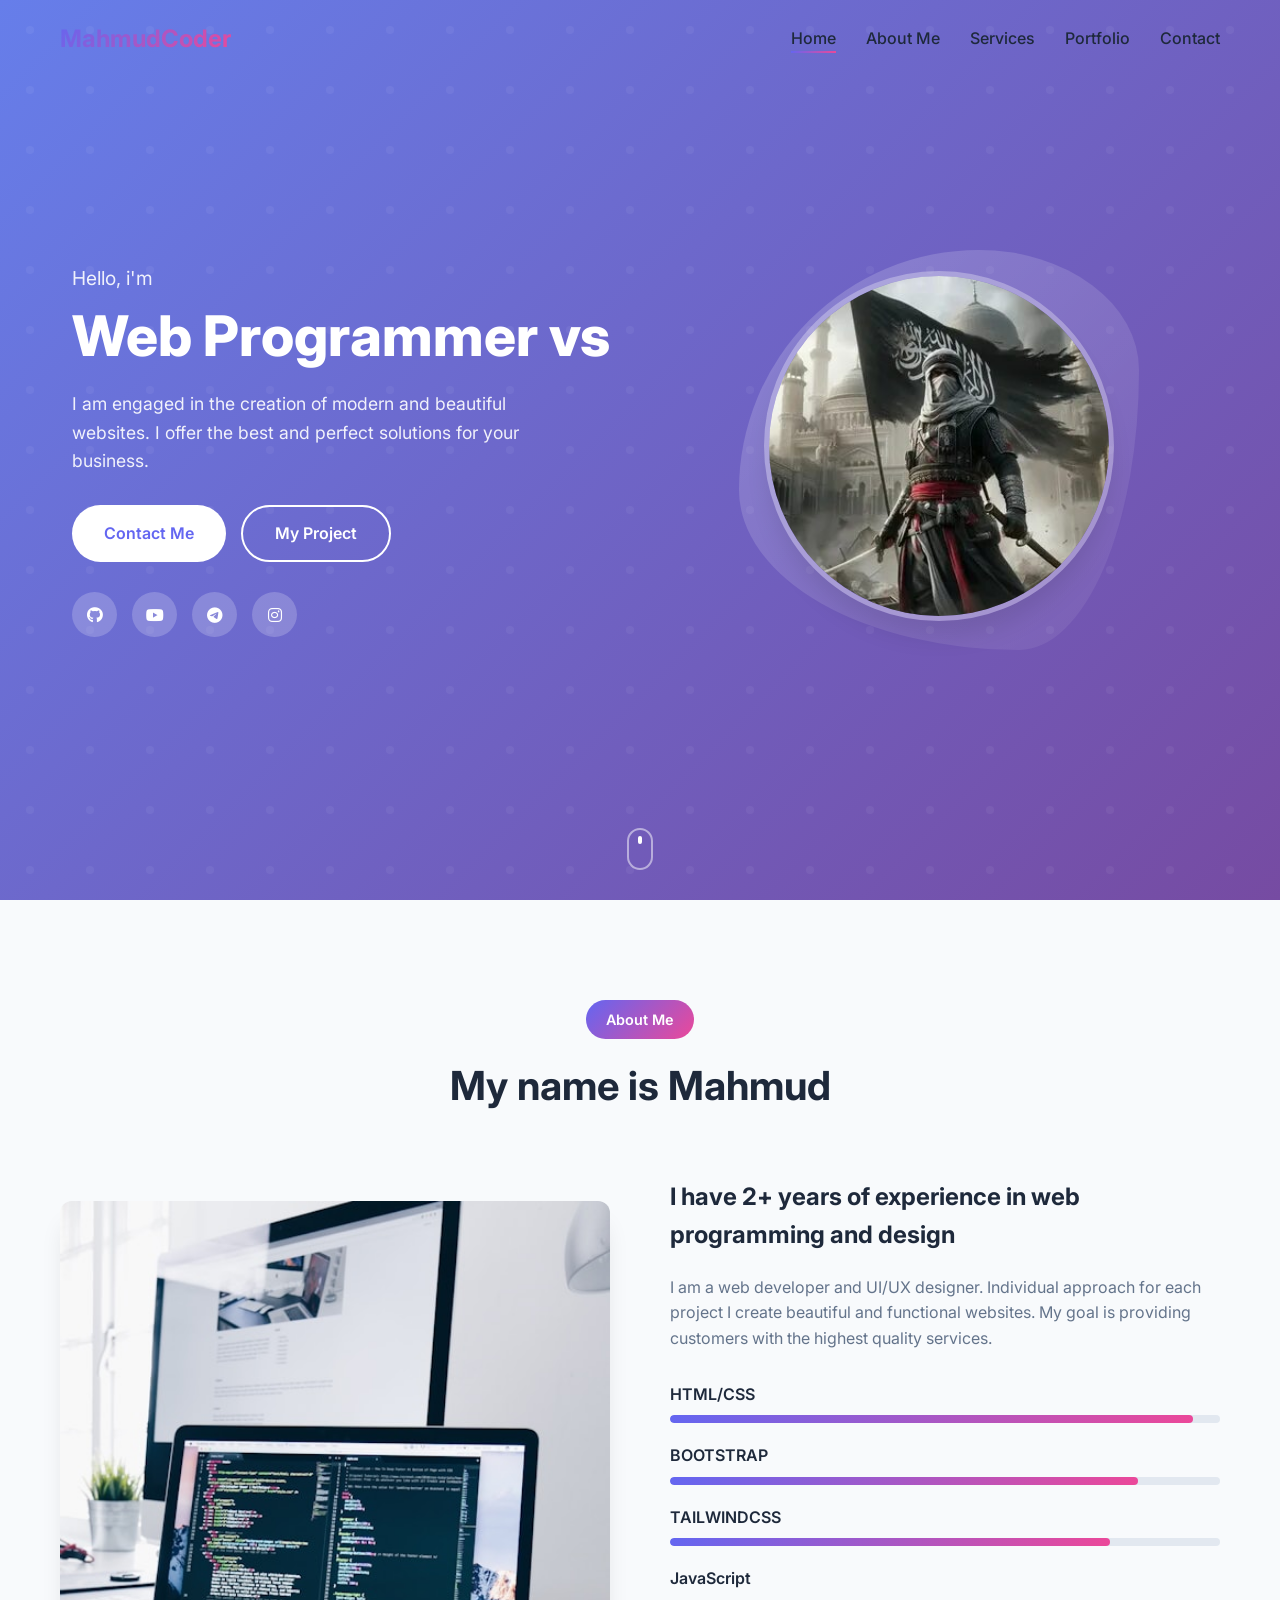
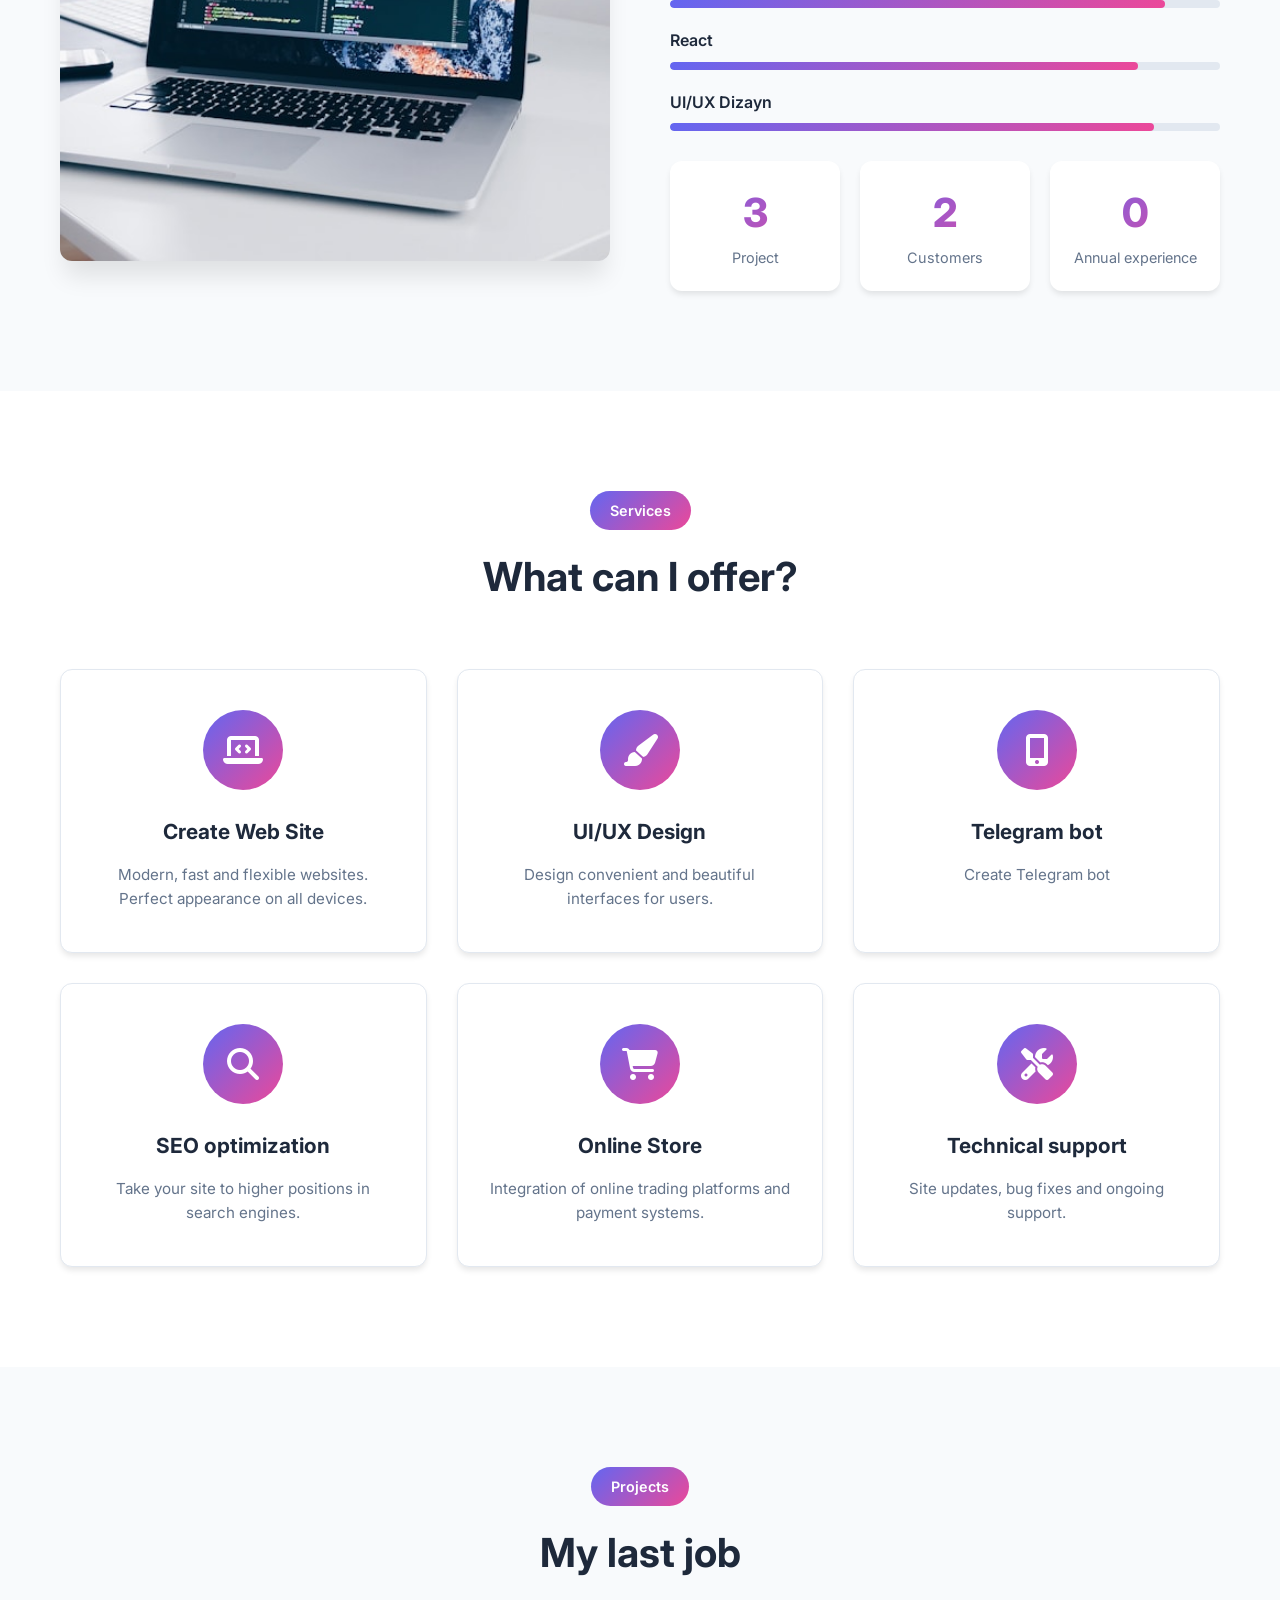
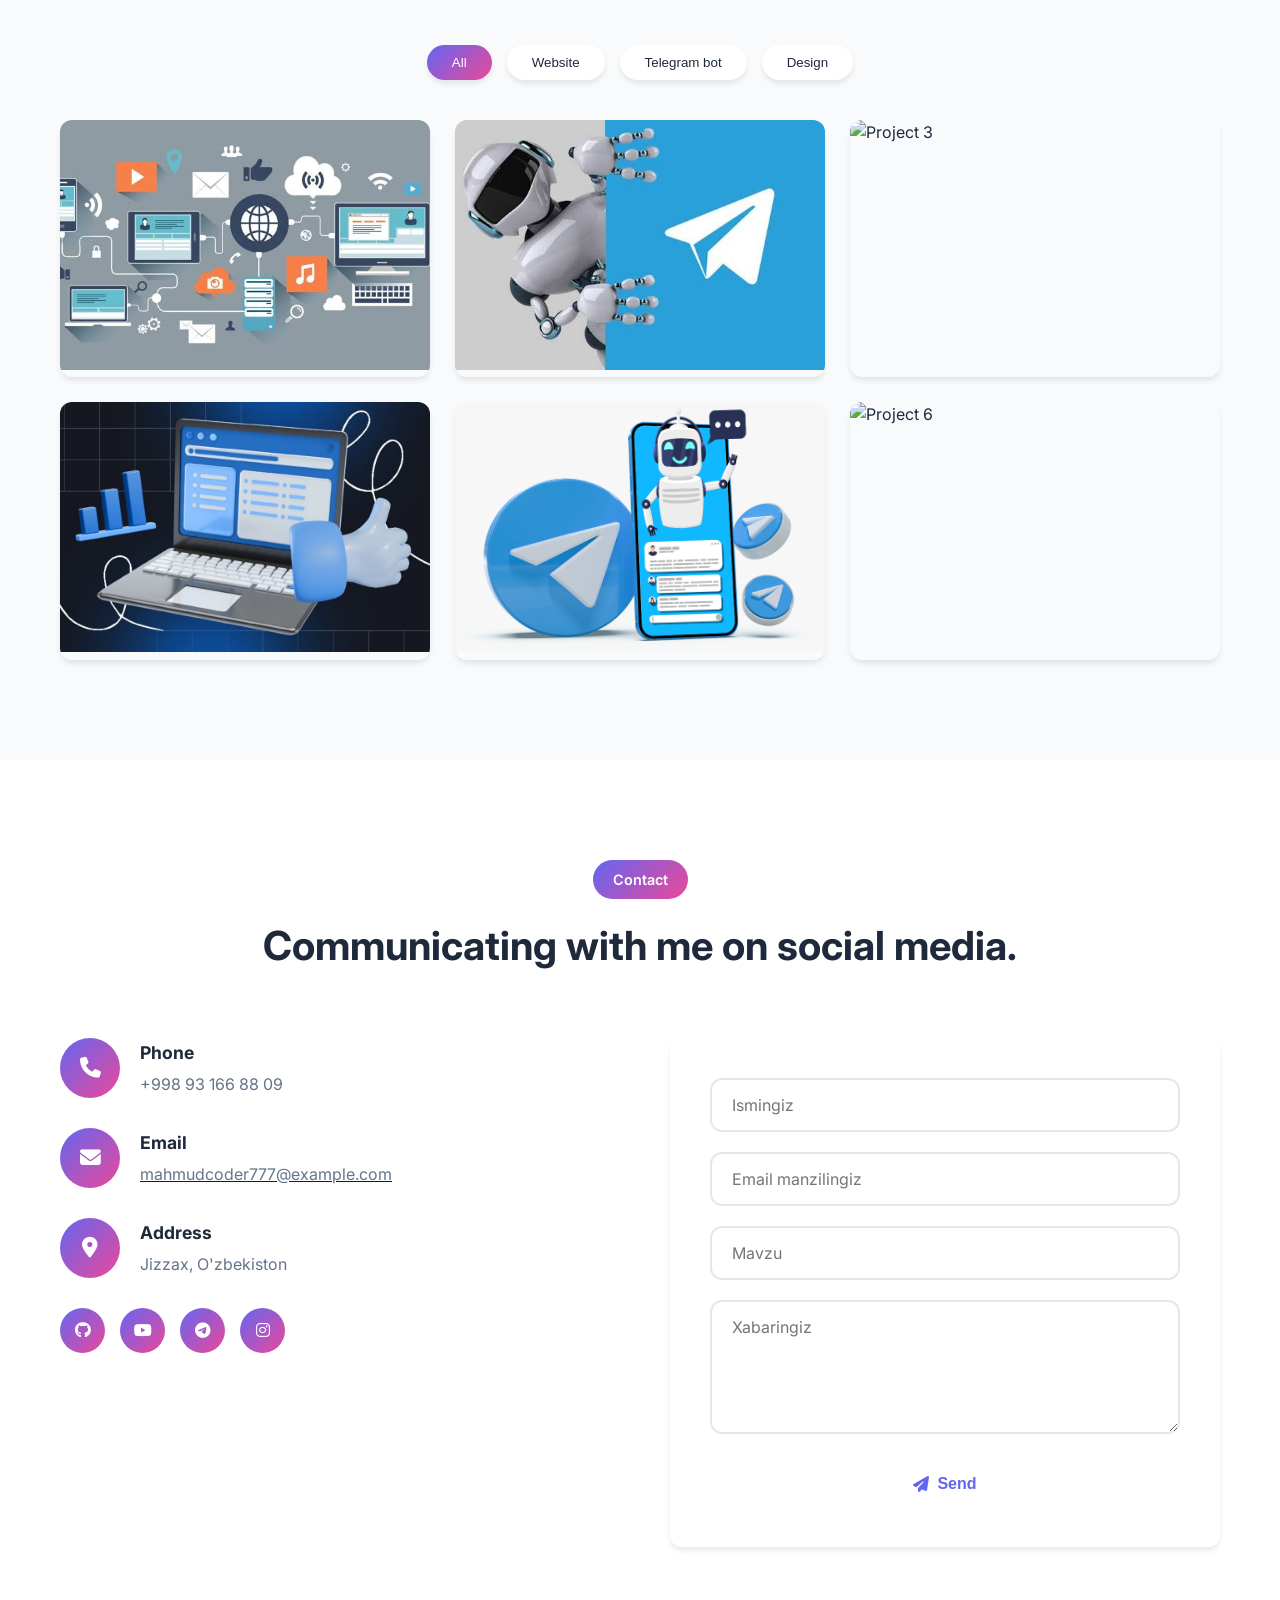
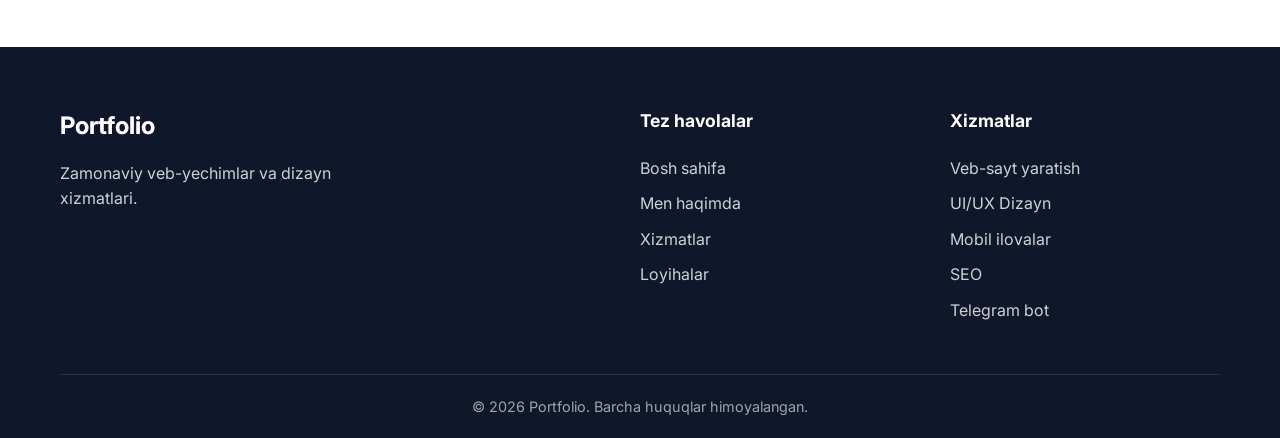
==== commit 0edfba7c: "ingliz tiliga tarjima qildim" ====
--- a/index.html
+++ b/index.html
@@ -5,20 +5,20 @@
     <meta name="viewport" content="width=device-width, initial-scale=1.0">
     <title>Shaxsiy Sayt | Portfolio</title>
     <link rel="stylesheet" href="style.css">
-    <!-- <link href="https://fonts.googleapis.com/css2?family=Inter:wght@300;400;500;600;700;800&display=swap" rel="stylesheet"> -->
+    <link href="https://fonts.googleapis.com/css2?family=Inter:wght@300;400;500;600;700;800&display=swap" rel="stylesheet">
     <link rel="stylesheet" href="https://cdnjs.cloudflare.com/ajax/libs/font-awesome/6.4.0/css/all.min.css">
 </head>
-<body> 
+<body>
     <!-- Navigation -->
     <nav class="navbar">
         <div class="container">
             <a href="#" class="logo">MahmudCoder</a>
             <ul class="nav-links">
-                <li><a href="#home" class="active">Bosh sahifa</a></li>
-                <li><a href="#about">Men haqimda</a></li>
-                <li><a href="#services">Xizmatlar</a></li>
-                <li><a href="#portfolio">Loyihalar</a></li>
-                <li><a href="#contact">Aloqa</a></li>
+                <li><a href="#home" class="active">Home</a></li>
+                <li><a href="#about">About Me</a></li>
+                <li><a href="#services">Services</a></li>
+                <li><a href="#portfolio">Portfolio</a></li>
+                <li><a href="#contact">Contact</a></li>
             </ul>
             <div class="hamburger">
                 <span></span>
@@ -33,17 +33,17 @@
         <div class="container">
             <div class="hero-content">
                 <div class="hero-text">
-                    <p class="subtitle">Salom, men</p>
+                    <p class="subtitle">Hello, i'm</p>
                     <h1 class="title">
-                        Web Dasturchi va Web Dizaynerman
+                        Web Programmer vs Web Designer
                     </h1>
                     <p class="description">
-                        Zamonaviy va chiroyli veb-saytlar yaratish bilan shug'ullanaman. 
-                        Sizning biznesingiz uchun eng yaxshi va  mukammal yechimlarni taklif qilaman.
+                        I am engaged in the creation of modern and beautiful websites.
+                        I offer the best and perfect solutions for your business.
                     </p>
                     <div class="hero-buttons">
-                        <a href="#contact" class="btn btn-primary">Bog'lanish</a>
-                        <a href="#portfolio" class="btn btn-secondary">Loyihalarim</a>
+                        <a href="#contact" class="btn btn-primary">Contact Me</a>
+                        <a href="#portfolio" class="btn btn-secondary">My Project</a>
                     </div>
                     <div class="social-links">
                         <a href="https://github.com/mahmudcoder777-web" class="social-link"><i class="fab fa-github"></i></a>
@@ -69,19 +69,19 @@
     <section id="about" class="about">
         <div class="container">
             <div class="section-header">
-                <span class="section-tag">Men haqimda</span>
-                <h2 class="section-title">Mening ismim Mahmud</h2>
+                <span class="section-tag">About Me</span>
+                <h2 class="section-title">My name is Mahmud</h2>
             </div>
             <div class="about-content">
                 <div class="about-image">
-                    <img src="https://images.unsplash.com/photo-1498050108023-c5249f4df085?w=500&h=600&fit=crop" alt="About">
+                    <img src="img/nout.jpg" alt="About">
                 </div>
                 <div class="about-text">
-                    <h3>Web dasturlash va dizayn sohasida 2+ yillik tajriba</h3>
+                    <h3>I have 2+ years of experience in web programming and design</h3>
                     <p>
-                        Men veb-dasturchi va UI/UX dizaynerman. Har bir loyiha uchun individual yondashuv 
-                        bilan chiroyli va funksional veb-saytlar yarataman. Mening maqsadim - 
-                        mijozlarimga eng yuqori sifatli xizmat ko'rsatish.
+                        I am a web developer and UI/UX designer. Individual approach for each project
+                        I create beautiful and functional websites. My goal is
+                        providing customers with the highest quality services.
                     </p>
                     <div class="skills">
                         <div class="skill-item">
@@ -124,15 +124,15 @@
                     <div class="stats">
                         <div class="stat-item">
                             <span class="stat-number" data-target="10">0</span>
-                            <span class="stat-label">Loyihalar</span>
+                            <span class="stat-label">Project</span>
                         </div>
                         <div class="stat-item">
                             <span class="stat-number" data-target="7">0</span>
-                            <span class="stat-label">Mijozlar</span>
+                            <span class="stat-label">Customers</span>
                         </div>
                         <div class="stat-item">
                             <span class="stat-number" data-target="2">0</span>
-                            <span class="stat-label">Yillik tajriba</span>
+                            <span class="stat-label">Annual experience</span>
                         </div>
                     </div>
                 </div>
@@ -144,51 +144,51 @@
     <section id="services" class="services">
         <div class="container">
             <div class="section-header">
-                <span class="section-tag">Xizmatlar</span>
-                <h2 class="section-title">Nima taklif qilaman?</h2>
+                <span class="section-tag">Services</span>
+                <h2 class="section-title">What can I offer?</h2>
             </div>
             <div class="services-grid">
                 <div class="service-card">
                     <div class="service-icon">
                         <i class="fas fa-laptop-code"></i>
                     </div>
-                    <h3>Veb-sayt yaratish</h3>
-                    <p>Zamonaviy, tez va moslashuvchan veb-saytlar. Barcha qurilmalarda mukammal ko'rinish.</p>
+                    <h3>Create Web Site</h3>
+                    <p>Modern, fast and flexible websites. Perfect appearance on all devices.</p>
                 </div>
                 <div class="service-card">
                     <div class="service-icon">
                         <i class="fas fa-paint-brush"></i>
                     </div>
-                    <h3>UI/UX Dizayn</h3>
-                    <p>Foydalanuvchilar uchun qulay va chiroyli interfeyslar dizayni.</p>
+                    <h3>UI/UX Design</h3>
+                    <p>Design convenient and beautiful interfaces for users.</p>
                 </div>
                 <div class="service-card">
                     <div class="service-icon">
                         <i class="fas fa-mobile-alt"></i>
                     </div>
                     <h3>Telegram bot</h3>
-                    <p>Telegram bot yaratish</p>
+                    <p>Create Telegram bot</p>
                 </div>
                 <div class="service-card">
                     <div class="service-icon">
                         <i class="fas fa-search"></i>
                     </div>
-                    <h3>SEO optimallashtirish</h3>
-                    <p>Saytingizni qidiruv tizimlarida yuqori o'rinlarga olib chiqish.</p>
+                    <h3>SEO optimization</h3>
+                    <p>Take your site to higher positions in search engines.</p>
                 </div>
                 <div class="service-card">
                     <div class="service-icon">
                         <i class="fas fa-shopping-cart"></i>
                     </div>
-                    <h3>Internet do'kon</h3>
-                    <p>Onlayn savdo platformalari va to'lov tizimlari integratsiyasi.</p>
+                    <h3>Online Store</h3>
+                    <p>Integration of online trading platforms and payment systems.</p>
                 </div>
                 <div class="service-card">
                     <div class="service-icon">
                         <i class="fas fa-tools"></i>
                     </div>
-                    <h3>Texnik qo'llab-quvvatlash</h3>
-                    <p>Saytlarni yangilash, xatolarni tuzatish va doimiy qo'llab-quvvatlash.</p>
+                    <h3>Technical support</h3>
+                    <p>Site updates, bug fixes and ongoing support.</p>
                 </div>
             </div>
         </div>
@@ -198,23 +198,23 @@
     <section id="portfolio" class="portfolio">
         <div class="container">
             <div class="section-header">
-                <span class="section-tag">Loyihalar</span>
-                <h2 class="section-title">So'nggi ishlarim</h2>
+                <span class="section-tag">Projects</span>
+                <h2 class="section-title">My last job</h2>
             </div>
             <div class="portfolio-filter">
-                <button class="filter-btn active" data-filter="all">Barchasi</button>
-                <button class="filter-btn" data-filter="web">Veb-sayt</button>
+                <button class="filter-btn active" data-filter="all">All</button>
+                <button class="filter-btn" data-filter="web">Website</button>
                 <button class="filter-btn" data-filter="app">Telegram bot</button>
-                <button class="filter-btn" data-filter="design">Dizayn</button>
+                <button class="filter-btn" data-filter="design">Design</button>
             </div>
             <div class="portfolio-grid">
                 <div class="portfolio-item" data-category="web">
                     <div class="portfolio-image">
                         <img src="img/web1.jpeg" alt="Project 1">
                         <div class="portfolio-overlay">
-                            <h4>Korporativ veb-sayt</h4>
+                            <h4>Enterprise Website</h4>
                             <p>JavaScript + React.js</p>
-                            <a href="#" class="portfolio-link"><i class="fas fa-external-link-alt"></i></a>
+                            <a href="https://xonobod.netlify.app" class="portfolio-link"><i class="fas fa-external-link-alt"></i></a>
                         </div>
                     </div>
                 </div>
@@ -222,9 +222,9 @@
                     <div class="portfolio-image">
                         <img src="img/tbot1.jpeg" alt="Project 2">
                         <div class="portfolio-overlay">
-                            <h4>Video vs Image</h4>
-                            <p>video va rasim yuklovchi telegram bot.</p>
-                            <a href="#" class="portfolio-link"><i class="fas fa-external-link-alt"></i></a>
+                            <h4>Electronic tag</h4>
+                            <p>Zikr, Istig'for, Salovat, Asmaulhusna.</p>
+                            <a href="https://elektrontasbeh777.netlify.app" class="portfolio-link"><i class="fas fa-external-link-alt"></i></a>
                         </div>
                     </div>
                 </div>
@@ -232,7 +232,7 @@
                     <div class="portfolio-image">
                         <img src="https://images.unsplash.com/photo-1561070791-2526d30994b5?w=600&h=400&fit=crop" alt="Project 3">
                         <div class="portfolio-overlay">
-                            <h4>UI/UX Dizayn</h4>
+                            <h4>UI/UX Design</h4>
                             <p>Figma</p>
                             <a href="#" class="portfolio-link"><i class="fas fa-external-link-alt"></i></a>
                         </div>
@@ -242,9 +242,9 @@
                     <div class="portfolio-image">
                         <img src="img/web2.jpg" alt="Project 4">
                         <div class="portfolio-overlay">
-                            <h4>Dashboard</h4>
+                            <h4>Form animation</h4>
                             <p>Javascript + React.js</p>
-                            <a href="https://mahmudw777.netlify.app" class="portfolio-link"><i class="fas fa-external-link-alt"></i></a>
+                            <a href="https://form11115.netlify.app" class="portfolio-link"><i class="fas fa-external-link-alt"></i></a>
                         </div>
                     </div>
                 </div>
@@ -253,7 +253,7 @@
                         <img src="img/tbot2.png" alt="Project 5">
                         <div class="portfolio-overlay">
                             <h4>Translate bot</h4>
-                            <p>tarjimon bot</p>
+                            <p>Translate bot</p>
                             <a href="#" class="portfolio-link"><i class="fas fa-external-link-alt"></i></a>
                         </div>
                     </div>
@@ -262,7 +262,7 @@
                     <div class="portfolio-image">
                         <img src="https://images.unsplash.com/photo-1586717791821-3f44a563fa4c?w=600&h=400&fit=crop" alt="Project 6">
                         <div class="portfolio-overlay">
-                            <h4>Brend dizayni</h4>
+                            <h4>Brend design</h4>
                             <p>Adobe Illustrator</p>
                             <a href="#" class="portfolio-link"><i class="fas fa-external-link-alt"></i></a>
                         </div>
@@ -276,8 +276,8 @@
     <section id="contact" class="contact">
         <div class="container">
             <div class="section-header">
-                <span class="section-tag">Aloqa</span>
-                <h2 class="section-title">Bog'laning</h2>
+                <span class="section-tag">Contact</span>
+                <h2 class="section-title">Communicating with me on social media.</h2>
             </div>
             <div class="contact-content">
                 <div class="contact-info">
@@ -286,7 +286,7 @@
                             <i class="fas fa-phone"></i>
                         </div>
                         <div class="contact-text">
-                            <h4>Telefon</h4>
+                            <h4>Phone</h4>
                             <p>+998 93 166 88 09</p>
                         </div>
                     </div>
@@ -304,7 +304,7 @@
                             <i class="fas fa-map-marker-alt"></i>
                         </div>
                         <div class="contact-text">
-                            <h4>Manzil</h4>
+                            <h4>Address</h4>
                             <p>Jizzax, O'zbekiston</p>
                         </div>
                     </div>
@@ -329,7 +329,7 @@
                         <textarea id="message" rows="5" placeholder="Xabaringiz" required></textarea>
                     </div>
                     <button type="submit" class="btn btn-primary btn-full">
-                        <i class="fas fa-paper-plane"></i> Yuborish
+                        <i class="fas fa-paper-plane"></i> Send
                     </button>
                 </form>
             </div>
@@ -377,4 +377,4 @@
 
     <script src="script.js"></script>
 </body>
-</html>
+</html>
--- a/style.css
+++ b/style.css
@@ -1,908 +1,884 @@
 /* ===== CSS Variables ===== */
-:root { 
-    --primary-color: #6366f1;
-    --primary-dark: #4f46e5;
-    --secondary-color: #ec4899;
-    --accent-color: #8b5cf6;
-    --text-dark: #1e293b;
-    --text-light: #64748b;
-    --bg-light: #f8fafc;
-    --bg-dark: #0f172a;
-    --white: #ffffff;
-    --shadow: 0 4px 6px -1px rgba(0, 0, 0, 0.1);
-    --shadow-lg: 0 20px 25px -5px rgba(0, 0, 0, 0.1);
-    --radius: 12px;
-    --transition: all 0.3s ease;
+:root {
+  --primary-color: #6366f1;
+  --primary-dark: #4f46e5;
+  --secondary-color: #ec4899;
+  --accent-color: #8b5cf6;
+  --text-dark: #1e293b;
+  --text-light: #64748b;
+  --bg-light: #f8fafc;
+  --bg-dark: #0f172a;
+  --white: #ffffff;
+  --shadow: 0 4px 6px -1px rgba(0, 0, 0, 0.1);
+  --shadow-lg: 0 20px 25px -5px rgba(0, 0, 0, 0.1);
+  --radius: 12px;
+  --transition: all 0.3s ease;
 }
 
 /* ===== Reset & Base ===== */
 * {
-    margin: 0;
-    padding: 0;
-    box-sizing: border-box;
+  margin: 0;
+  padding: 0;
+  box-sizing: border-box;
 }
 
 html {
-    scroll-behavior: smooth;
+  scroll-behavior: smooth;
 }
 
 body {
-    font-family: 'Inter', -apple-system, BlinkMacSystemFont, sans-serif;
-    color: var(--text-dark);
-    line-height: 1.6;
-    overflow-x: hidden;
+  font-family: "Inter", -apple-system, BlinkMacSystemFont, sans-serif;
+  color: var(--text-dark);
+  line-height: 1.6;
+  overflow-x: hidden;
 }
 
 .container {
-    max-width: 1200px;
-    margin: 0 auto;
-    padding: 0 20px;
+  max-width: 1200px;
+  margin: 0 auto;
+  padding: 0 20px;
 }
 
 /* ===== Navigation ===== */
 .navbar {
+  position: fixed;
+  top: 0;
+  left: 0;
+  width: 100%;
+  z-index: 1000;
+  padding: 20px 0;
+  transition: var(--transition);
+}
+
+.navbar.scrolled {
+  background: rgba(255, 255, 255, 0.95);
+  backdrop-filter: blur(10px);
+  box-shadow: var(--shadow);
+  padding: 15px 0;
+}
+
+.navbar .container {
+  display: flex;
+  justify-content: space-between;
+  align-items: center;
+}
+
+.logo {
+  font-size: 1.5rem;
+  font-weight: 700;
+  color: var(--text-dark);
+  text-decoration: none;
+  background: linear-gradient(135deg, var(--primary-color), var(--secondary-color));
+  -webkit-background-clip: text;
+  -webkit-text-fill-color: transparent;
+  background-clip: text;
+}
+
+.nav-links {
+  display: flex;
+  list-style: none;
+  gap: 30px;
+}
+
+.nav-links a {
+  text-decoration: none;
+  color: var(--text-dark);
+  font-weight: 500;
+  transition: var(--transition);
+  position: relative;
+}
+
+.nav-links a::after {
+  content: "";
+  position: absolute;
+  bottom: -5px;
+  left: 0;
+  width: 0;
+  height: 2px;
+  background: linear-gradient(135deg, var(--primary-color), var(--secondary-color));
+  transition: var(--transition);
+}
+
+.nav-links a:hover::after,
+.nav-links a.active::after {
+  width: 100%;
+}
+
+.hamburger {
+  display: none;
+  flex-direction: column;
+  gap: 5px;
+  cursor: pointer;
+}
+
+.hamburger span {
+  width: 25px;
+  height: 3px;
+  background: var(--text-dark);
+  border-radius: 3px;
+  transition: var(--transition);
+}
+
+/* ===== Hero Section ===== */
+.hero {
+  min-height: 100vh;
+  display: flex;
+  align-items: center;
+  background: linear-gradient(135deg, #667eea 0%, #764ba2 100%);
+  position: relative;
+  overflow: hidden;
+}
+
+.hero::before {
+  content: "";
+  position: absolute;
+  top: 0;
+  left: 0;
+  width: 100%;
+  height: 100%;
+  background: url("data:image/svg+xml,%3Csvg width='60' height='60' viewBox='0 0 60 60' xmlns='http://www.w3.org/2000/svg'%3E%3Cg fill='none' fill-rule='evenodd'%3E%3Cg fill='%23ffffff' fill-opacity='0.05'%3E%3Ccircle cx='30' cy='30' r='4'/%3E%3C/g%3E%3C/g%3E%3C/svg%3E");
+}
+
+.hero-content {
+  display: grid;
+  grid-template-columns: 1fr 1fr;
+  gap: 60px;
+  align-items: center;
+  position: relative;
+  z-index: 1;
+}
+
+.hero-text {
+  color: var(--white);
+}
+
+.subtitle {
+  font-size: 1.2rem;
+  opacity: 0.9;
+  margin-bottom: 10px;
+}
+
+.title {
+  font-size: 3.5rem;
+  font-weight: 800;
+  line-height: 1.2;
+  margin-bottom: 20px;
+}
+
+.gradient-text {
+  background: linear-gradient(135deg, #fbbf24, #f59e0b);
+  -webkit-background-clip: text;
+  -webkit-text-fill-color: transparent;
+  background-clip: text;
+}
+
+.description {
+  font-size: 1.1rem;
+  opacity: 0.9;
+  margin-bottom: 30px;
+  max-width: 500px;
+}
+
+.hero-buttons {
+  display: flex;
+  gap: 15px;
+  margin-bottom: 30px;
+}
+
+.btn {
+  display: inline-flex;
+  align-items: center;
+  gap: 8px;
+  padding: 14px 32px;
+  border-radius: 50px;
+  font-weight: 600;
+  text-decoration: none;
+  transition: var(--transition);
+  border: none;
+  cursor: pointer;
+  font-size: 1rem;
+}
+
+.btn-primary {
+  background: var(--white);
+  color: var(--primary-color);
+}
+
+.btn-primary:hover {
+  transform: translateY(-3px);
+  box-shadow: 0 10px 30px rgba(0, 0, 0, 0.2);
+}
+
+.btn-secondary {
+  background: transparent;
+  color: var(--white);
+  border: 2px solid var(--white);
+}
+
+.btn-secondary:hover {
+  background: var(--white);
+  color: var(--primary-color);
+}
+
+.btn-full {
+  width: 100%;
+  justify-content: center;
+}
+
+.social-links {
+  display: flex;
+  gap: 15px;
+}
+
+.social-link {
+  width: 45px;
+  height: 45px;
+  border-radius: 50%;
+  background: rgba(255, 255, 255, 0.2);
+  display: flex;
+  align-items: center;
+  justify-content: center;
+  color: var(--white);
+  text-decoration: none;
+  transition: var(--transition);
+}
+
+.social-link:hover {
+  background: var(--white);
+  color: var(--primary-color);
+  transform: translateY(-3px);
+}
+
+/* Hero Image */
+.hero-image {
+  display: flex;
+  justify-content: center;
+}
+
+.image-wrapper {
+  position: relative;
+}
+
+.blob {
+  position: absolute;
+  width: 400px;
+  height: 400px;
+  background: linear-gradient(135deg, rgba(255, 255, 255, 0.2), rgba(255, 255, 255, 0.05));
+  border-radius: 60% 40% 30% 70%/60% 30% 70% 40%;
+  animation: blob-animation 8s ease-in-out infinite;
+  top: 50%;
+  left: 50%;
+  transform: translate(-50%, -50%);
+}
+
+@keyframes blob-animation {
+  0%, 100% {
+    border-radius: 60% 40% 30% 70%/60% 30% 70% 40%;
+  }
+  50% {
+    border-radius: 30% 60% 70% 40%/50% 60% 30% 60%;
+  }
+}
+.hero-image img {
+  width: 350px;
+  height: 350px;
+  border-radius: 50%;
+  -o-object-fit: cover;
+     object-fit: cover;
+  border: 5px solid rgba(255, 255, 255, 0.3);
+  position: relative;
+  z-index: 1;
+  box-shadow: var(--shadow-lg);
+}
+
+/* Scroll Indicator */
+.scroll-indicator {
+  position: absolute;
+  bottom: 30px;
+  left: 50%;
+  transform: translateX(-50%);
+}
+
+.mouse {
+  width: 26px;
+  height: 42px;
+  border: 2px solid rgba(255, 255, 255, 0.5);
+  border-radius: 20px;
+  position: relative;
+}
+
+.mouse::before {
+  content: "";
+  position: absolute;
+  top: 6px;
+  left: 50%;
+  transform: translateX(-50%);
+  width: 4px;
+  height: 8px;
+  background: var(--white);
+  border-radius: 2px;
+  animation: scroll 2s infinite;
+}
+
+@keyframes scroll {
+  0% {
+    opacity: 1;
+    transform: translateX(-50%) translateY(0);
+  }
+  100% {
+    opacity: 0;
+    transform: translateX(-50%) translateY(15px);
+  }
+}
+/* ===== Section Styles ===== */
+section {
+  padding: 100px 0;
+}
+
+.section-header {
+  text-align: center;
+  margin-bottom: 60px;
+}
+
+.section-tag {
+  display: inline-block;
+  padding: 8px 20px;
+  background: linear-gradient(135deg, var(--primary-color), var(--secondary-color));
+  color: var(--white);
+  border-radius: 50px;
+  font-size: 0.9rem;
+  font-weight: 600;
+  margin-bottom: 15px;
+}
+
+.section-title {
+  font-size: 2.5rem;
+  font-weight: 700;
+  color: var(--text-dark);
+}
+
+/* ===== About Section ===== */
+.about {
+  background: var(--bg-light);
+}
+
+.about-content {
+  display: grid;
+  grid-template-columns: 1fr 1fr;
+  gap: 60px;
+  align-items: center;
+}
+
+.about-image img {
+  width: 100%;
+  border-radius: var(--radius);
+  box-shadow: var(--shadow-lg);
+}
+
+.about-text h3 {
+  font-size: 1.5rem;
+  margin-bottom: 20px;
+  color: var(--text-dark);
+}
+
+.about-text p {
+  color: var(--text-light);
+  margin-bottom: 30px;
+}
+
+/* Skills */
+.skills {
+  margin-bottom: 30px;
+}
+
+.skill-item {
+  margin-bottom: 20px;
+}
+
+.skill-name {
+  display: block;
+  font-weight: 600;
+  margin-bottom: 8px;
+  color: var(--text-dark);
+}
+
+.skill-bar {
+  height: 8px;
+  background: #e2e8f0;
+  border-radius: 4px;
+  overflow: hidden;
+}
+
+.skill-progress {
+  height: 100%;
+  background: linear-gradient(135deg, var(--primary-color), var(--secondary-color));
+  border-radius: 4px;
+  width: 0;
+  transition: width 1.5s ease;
+}
+
+/* Stats */
+.stats {
+  display: grid;
+  grid-template-columns: repeat(3, 1fr);
+  gap: 20px;
+}
+
+.stat-item {
+  text-align: center;
+  padding: 20px;
+  background: var(--white);
+  border-radius: var(--radius);
+  box-shadow: var(--shadow);
+}
+
+.stat-number {
+  display: block;
+  font-size: 2.5rem;
+  font-weight: 800;
+  background: linear-gradient(135deg, var(--primary-color), var(--secondary-color));
+  -webkit-background-clip: text;
+  -webkit-text-fill-color: transparent;
+  background-clip: text;
+}
+
+.stat-label {
+  color: var(--text-light);
+  font-size: 0.9rem;
+}
+
+/* ===== Services Section ===== */
+.services-grid {
+  display: grid;
+  grid-template-columns: repeat(3, 1fr);
+  gap: 30px;
+}
+
+.service-card {
+  background: var(--white);
+  padding: 40px 30px;
+  border-radius: var(--radius);
+  text-align: center;
+  box-shadow: var(--shadow);
+  transition: var(--transition);
+  border: 1px solid #e2e8f0;
+}
+
+.service-card:hover {
+  transform: translateY(-10px);
+  box-shadow: var(--shadow-lg);
+  border-color: var(--primary-color);
+}
+
+.service-icon {
+  width: 80px;
+  height: 80px;
+  border-radius: 50%;
+  background: linear-gradient(135deg, var(--primary-color), var(--secondary-color));
+  display: flex;
+  align-items: center;
+  justify-content: center;
+  margin: 0 auto 25px;
+  font-size: 2rem;
+  color: var(--white);
+}
+
+.service-card h3 {
+  font-size: 1.3rem;
+  margin-bottom: 15px;
+  color: var(--text-dark);
+}
+
+.service-card p {
+  color: var(--text-light);
+  font-size: 0.95rem;
+}
+
+/* ===== Portfolio Section ===== */
+.portfolio {
+  background: var(--bg-light);
+}
+
+.portfolio-filter {
+  display: flex;
+  justify-content: center;
+  gap: 15px;
+  margin-bottom: 40px;
+  flex-wrap: wrap;
+}
+
+.filter-btn {
+  padding: 10px 25px;
+  border: none;
+  background: var(--white);
+  color: var(--text-dark);
+  border-radius: 50px;
+  cursor: pointer;
+  font-weight: 500;
+  transition: var(--transition);
+  box-shadow: var(--shadow);
+}
+
+.filter-btn:hover,
+.filter-btn.active {
+  background: linear-gradient(135deg, var(--primary-color), var(--secondary-color));
+  color: var(--white);
+}
+
+.portfolio-grid {
+  display: grid;
+  grid-template-columns: repeat(3, 1fr);
+  gap: 25px;
+}
+
+.portfolio-item {
+  border-radius: var(--radius);
+  overflow: hidden;
+  box-shadow: var(--shadow);
+}
+
+.portfolio-image {
+  position: relative;
+  overflow: hidden;
+}
+
+.portfolio-image img {
+  width: 100%;
+  height: 250px;
+  -o-object-fit: cover;
+     object-fit: cover;
+  transition: var(--transition);
+}
+
+.portfolio-overlay {
+  position: absolute;
+  top: 0;
+  left: 0;
+  width: 100%;
+  height: 100%;
+  background: linear-gradient(135deg, rgba(99, 102, 241, 0.9), rgba(236, 72, 153, 0.9));
+  display: flex;
+  flex-direction: column;
+  align-items: center;
+  justify-content: center;
+  opacity: 0;
+  transition: var(--transition);
+  color: var(--white);
+}
+
+.portfolio-item:hover .portfolio-overlay {
+  opacity: 1;
+}
+
+.portfolio-item:hover img {
+  transform: scale(1.1);
+}
+
+.portfolio-overlay h4 {
+  font-size: 1.3rem;
+  margin-bottom: 5px;
+}
+
+.portfolio-overlay p {
+  opacity: 0.9;
+  margin-bottom: 15px;
+}
+
+.portfolio-link {
+  width: 50px;
+  height: 50px;
+  border-radius: 50%;
+  background: var(--white);
+  display: flex;
+  align-items: center;
+  justify-content: center;
+  color: var(--primary-color);
+  text-decoration: none;
+  transition: var(--transition);
+}
+
+.portfolio-link:hover {
+  transform: scale(1.1);
+}
+
+/* ===== Contact Section ===== */
+.contact-content {
+  display: grid;
+  grid-template-columns: 1fr 1fr;
+  gap: 60px;
+}
+
+.contact-item {
+  display: flex;
+  align-items: center;
+  gap: 20px;
+  margin-bottom: 30px;
+}
+
+.contact-icon {
+  width: 60px;
+  height: 60px;
+  border-radius: 50%;
+  background: linear-gradient(135deg, var(--primary-color), var(--secondary-color));
+  display: flex;
+  align-items: center;
+  justify-content: center;
+  color: var(--white);
+  font-size: 1.3rem;
+}
+
+.contact-text h4 {
+  font-size: 1.1rem;
+  margin-bottom: 5px;
+  color: var(--text-dark);
+}
+
+.contact-text p {
+  color: var(--text-light);
+}
+
+.contact-social {
+  display: flex;
+  gap: 15px;
+  margin-top: 30px;
+}
+
+.contact-social .social-link {
+  background: linear-gradient(135deg, var(--primary-color), var(--secondary-color));
+  color: var(--white);
+}
+
+.contact-social .social-link:hover {
+  transform: translateY(-3px);
+  box-shadow: var(--shadow-lg);
+}
+
+/* Contact Form */
+.contact-form {
+  background: var(--white);
+  padding: 40px;
+  border-radius: var(--radius);
+  box-shadow: var(--shadow);
+}
+
+.form-group {
+  margin-bottom: 20px;
+}
+
+.form-group input,
+.form-group textarea {
+  width: 100%;
+  padding: 15px 20px;
+  border: 2px solid #e2e8f0;
+  border-radius: var(--radius);
+  font-family: inherit;
+  font-size: 1rem;
+  transition: var(--transition);
+}
+
+.form-group input:focus,
+.form-group textarea:focus {
+  outline: none;
+  border-color: var(--primary-color);
+}
+
+.form-group textarea {
+  resize: vertical;
+  min-height: 120px;
+}
+
+/* ===== Footer ===== */
+.footer {
+  background: var(--bg-dark);
+  color: var(--white);
+  padding: 60px 0 20px;
+}
+
+.footer-content {
+  display: grid;
+  grid-template-columns: 2fr 1fr 1fr;
+  gap: 40px;
+  margin-bottom: 40px;
+}
+
+.footer-logo .logo {
+  color: var(--white);
+  -webkit-text-fill-color: var(--white);
+  margin-bottom: 15px;
+  display: inline-block;
+}
+
+.footer-logo p {
+  opacity: 0.8;
+  max-width: 300px;
+}
+
+.footer-links h4 {
+  font-size: 1.1rem;
+  margin-bottom: 20px;
+  color: var(--white);
+}
+
+.footer-links ul {
+  list-style: none;
+}
+
+.footer-links li {
+  margin-bottom: 10px;
+}
+
+.footer-links a {
+  color: rgba(255, 255, 255, 0.8);
+  text-decoration: none;
+  transition: var(--transition);
+}
+
+.footer-links a:hover {
+  color: var(--primary-color);
+}
+
+.footer-bottom {
+  text-align: center;
+  padding-top: 20px;
+  border-top: 1px solid rgba(255, 255, 255, 0.1);
+}
+
+.footer-bottom p {
+  opacity: 0.6;
+  font-size: 0.9rem;
+}
+
+/* ===== Scroll to Top ===== */
+.scroll-top {
+  position: fixed;
+  bottom: 30px;
+  right: 30px;
+  width: 50px;
+  height: 50px;
+  border-radius: 50%;
+  background: linear-gradient(135deg, var(--primary-color), var(--secondary-color));
+  color: var(--white);
+  border: none;
+  cursor: pointer;
+  display: flex;
+  align-items: center;
+  justify-content: center;
+  font-size: 1.2rem;
+  opacity: 0;
+  visibility: hidden;
+  transition: var(--transition);
+  z-index: 999;
+  box-shadow: var(--shadow-lg);
+}
+
+.scroll-top.visible {
+  opacity: 1;
+  visibility: visible;
+}
+
+.scroll-top:hover {
+  transform: translateY(-5px);
+}
+
+/* ===== Responsive Design ===== */
+@media (max-width: 992px) {
+  .hero-content,
+  .about-content,
+  .contact-content {
+    grid-template-columns: 1fr;
+    gap: 40px;
+  }
+  .hero-image {
+    order: -1;
+  }
+  .hero-image img {
+    width: 250px;
+    height: 250px;
+  }
+  .blob {
+    width: 300px;
+    height: 300px;
+  }
+  .title {
+    font-size: 2.5rem;
+  }
+  .services-grid,
+  .portfolio-grid {
+    grid-template-columns: repeat(2, 1fr);
+  }
+  .footer-content {
+    grid-template-columns: 1fr 1fr;
+  }
+}
+@media (max-width: 768px) {
+  .nav-links {
     position: fixed;
-    top: 0;
+    top: 70px;
     left: 0;
     width: 100%;
-    z-index: 1000;
-    padding: 20px 0;
+    background: var(--white);
+    flex-direction: column;
+    padding: 20px;
+    gap: 15px;
+    box-shadow: var(--shadow);
+    transform: translateY(-150%);
     transition: var(--transition);
-}
-
-.navbar.scrolled {
-    background: rgba(255, 255, 255, 0.95);
-    backdrop-filter: blur(10px);
-    box-shadow: var(--shadow);
-    padding: 15px 0;
-}
-
-.navbar .container {
+  }
+  .nav-links.active {
+    transform: translateY(0);
+  }
+  .hamburger {
     display: flex;
-    justify-content: space-between;
-    align-items: center;
-}
-
-.logo {
-    font-size: 1.5rem;
-    font-weight: 700;
-    color: var(--text-dark);
-    text-decoration: none;
-    background: linear-gradient(135deg, var(--primary-color), var(--secondary-color));
-    -webkit-background-clip: text;
-    -webkit-text-fill-color: transparent;
-    background-clip: text;
-}
-
-.nav-links {
-    display: flex;
-    list-style: none;
-    gap: 30px;
-}
-
-.nav-links a {
-    text-decoration: none;
-    color: var(--text-dark);
-    font-weight: 500;
-    transition: var(--transition);
-    position: relative;
-}
-
-.nav-links a::after {
-    content: '';
-    position: absolute;
-    bottom: -5px;
-    left: 0;
-    width: 0;
-    height: 2px;
-    background: linear-gradient(135deg, var(--primary-color), var(--secondary-color));
-    transition: var(--transition);
-}
-
-.nav-links a:hover::after,
-.nav-links a.active::after {
-    width: 100%;
-}
-
-.hamburger {
-    display: none;
+  }
+  .hamburger.active span:nth-child(1) {
+    transform: rotate(45deg) translate(5px, 5px);
+  }
+  .hamburger.active span:nth-child(2) {
+    opacity: 0;
+  }
+  .hamburger.active span:nth-child(3) {
+    transform: rotate(-45deg) translate(7px, -6px);
+  }
+  .title {
+    font-size: 2rem;
+  }
+  .hero-buttons {
     flex-direction: column;
-    gap: 5px;
-    cursor: pointer;
-}
-
-.hamburger span {
-    width: 25px;
-    height: 3px;
-    background: var(--text-dark);
-    border-radius: 3px;
-    transition: var(--transition);
-}
-
-/* ===== Hero Section ===== */
-.hero {
-    min-height: 100vh;
-    display: flex;
-    align-items: center;
-    background: linear-gradient(135deg, #667eea 0%, #764ba2 100%);
-    position: relative;
-    overflow: hidden;
-}
-
-.hero::before {
-    content: '';
-    position: absolute;
-    top: 0;
-    left: 0;
-    width: 100%;
-    height: 100%;
-    background: url("data:image/svg+xml,%3Csvg width='60' height='60' viewBox='0 0 60 60' xmlns='http://www.w3.org/2000/svg'%3E%3Cg fill='none' fill-rule='evenodd'%3E%3Cg fill='%23ffffff' fill-opacity='0.05'%3E%3Ccircle cx='30' cy='30' r='4'/%3E%3C/g%3E%3C/g%3E%3C/svg%3E");
-}
-
-.hero-content {
-    display: grid;
-    grid-template-columns: 1fr 1fr;
-    gap: 60px;
-    align-items: center;
-    position: relative;
-    z-index: 1;
-}
-
-.hero-text {
-    color: var(--white);
-}
-
-.subtitle {
-    font-size: 1.2rem;
-    opacity: 0.9;
-    margin-bottom: 10px;
-}
-
-.title {
-    font-size: 3.5rem;
-    font-weight: 800;
-    line-height: 1.2;
-    margin-bottom: 20px;
-}
-
-.gradient-text {
-    background: linear-gradient(135deg, #fbbf24, #f59e0b);
-    -webkit-background-clip: text;
-    -webkit-text-fill-color: transparent;
-    background-clip: text;
-}
-
-.description {
-    font-size: 1.1rem;
-    opacity: 0.9;
-    margin-bottom: 30px;
-    max-width: 500px;
-}
-
-.hero-buttons {
-    display: flex;
-    gap: 15px;
-    margin-bottom: 30px;
-}
-
-.btn {
-    display: inline-flex;
-    align-items: center;
-    gap: 8px;
-    padding: 14px 32px;
-    border-radius: 50px;
-    font-weight: 600;
-    text-decoration: none;
-    transition: var(--transition);
-    border: none;
-    cursor: pointer;
-    font-size: 1rem;
-}
-
-.btn-primary {
-    background: var(--white);
-    color: var(--primary-color);
-}
-
-.btn-primary:hover {
-    transform: translateY(-3px);
-    box-shadow: 0 10px 30px rgba(0, 0, 0, 0.2);
-}
-
-.btn-secondary {
-    background: transparent;
-    color: var(--white);
-    border: 2px solid var(--white);
-}
-
-.btn-secondary:hover {
-    background: var(--white);
-    color: var(--primary-color);
-}
-
-.btn-full {
-    width: 100%;
-    justify-content: center;
-}
-
-.social-links {
-    display: flex;
-    gap: 15px;
-}
-
-.social-link {
-    width: 45px;
-    height: 45px;
-    border-radius: 50%;
-    background: rgba(255, 255, 255, 0.2);
-    display: flex;
-    align-items: center;
-    justify-content: center;
-    color: var(--white);
-    text-decoration: none;
-    transition: var(--transition);
-}
-
-.social-link:hover {
-    background: var(--white);
-    color: var(--primary-color);
-    transform: translateY(-3px);
-}
-
-/* Hero Image */
-.hero-image {
-    display: flex;
-    justify-content: center;
-}
-
-.image-wrapper {
-    position: relative;
-}
-
-.blob {
-    position: absolute;
-    width: 400px;
-    height: 400px;
-    background: linear-gradient(135deg, rgba(255, 255, 255, 0.2), rgba(255, 255, 255, 0.05));
-    border-radius: 60% 40% 30% 70% / 60% 30% 70% 40%;
-    animation: blob-animation 8s ease-in-out infinite;
-    top: 50%;
-    left: 50%;
-    transform: translate(-50%, -50%);
-}
-
-@keyframes blob-animation {
-    0%, 100% {
-        border-radius: 60% 40% 30% 70% / 60% 30% 70% 40%;
-    }
-    50% {
-        border-radius: 30% 60% 70% 40% / 50% 60% 30% 60%;
-    }
-}
-
-.hero-image img {
-    width: 350px;
-    height: 350px;
-    border-radius: 50%;
-    object-fit: cover;
-    border: 5px solid rgba(255, 255, 255, 0.3);
-    position: relative;
-    z-index: 1;
-    box-shadow: var(--shadow-lg);
-}
-
-/* Scroll Indicator */
-.scroll-indicator {
-    position: absolute;
-    bottom: 30px;
-    left: 50%;
-    transform: translateX(-50%);
-}
-
-.mouse {
-    width: 26px;
-    height: 42px;
-    border: 2px solid rgba(255, 255, 255, 0.5);
-    border-radius: 20px;
-    position: relative;
-}
-
-.mouse::before {
-    content: '';
-    position: absolute;
-    top: 6px;
-    left: 50%;
-    transform: translateX(-50%);
-    width: 4px;
-    height: 8px;
-    background: var(--white);
-    border-radius: 2px;
-    animation: scroll 2s infinite;
-}
-
-@keyframes scroll {
-    0% {
-        opacity: 1;
-        transform: translateX(-50%) translateY(0);
-    }
-    100% {
-        opacity: 0;
-        transform: translateX(-50%) translateY(15px);
-    }
-}
-
-/* ===== Section Styles ===== */
-section {
-    padding: 100px 0;
-}
-
-.section-header {
+  }
+  .services-grid,
+  .portfolio-grid {
+    grid-template-columns: 1fr;
+  }
+  .stats {
+    grid-template-columns: 1fr;
+  }
+  .footer-content {
+    grid-template-columns: 1fr;
     text-align: center;
-    margin-bottom: 60px;
-}
-
-.section-tag {
-    display: inline-block;
-    padding: 8px 20px;
-    background: linear-gradient(135deg, var(--primary-color), var(--secondary-color));
-    color: var(--white);
-    border-radius: 50px;
-    font-size: 0.9rem;
-    font-weight: 600;
-    margin-bottom: 15px;
-}
-
-.section-title {
-    font-size: 2.5rem;
-    font-weight: 700;
-    color: var(--text-dark);
-}
-
-/* ===== About Section ===== */
-.about {
-    background: var(--bg-light);
-}
-
-.about-content {
-    display: grid;
-    grid-template-columns: 1fr 1fr;
-    gap: 60px;
-    align-items: center;
-}
-
-.about-image img {
-    width: 100%;
-    border-radius: var(--radius);
-    box-shadow: var(--shadow-lg);
-}
-
-.about-text h3 {
-    font-size: 1.5rem;
-    margin-bottom: 20px;
-    color: var(--text-dark);
-}
-
-.about-text p {
-    color: var(--text-light);
-    margin-bottom: 30px;
-}
-
-/* Skills */
-.skills {
-    margin-bottom: 30px;
-}
-
-.skill-item {
-    margin-bottom: 20px;
-}
-
-.skill-name {
-    display: block;
-    font-weight: 600;
-    margin-bottom: 8px;
-    color: var(--text-dark);
-}
-
-.skill-bar {
-    height: 8px;
-    background: #e2e8f0;
-    border-radius: 4px;
-    overflow: hidden;
-}
-
-.skill-progress {
-    height: 100%;
-    background: linear-gradient(135deg, var(--primary-color), var(--secondary-color));
-    border-radius: 4px;
-    width: 0;
-    transition: width 1.5s ease;
-}
-
-/* Stats */
-.stats {
-    display: grid;
-    grid-template-columns: repeat(3, 1fr);
-    gap: 20px;
-}
-
-.stat-item {
-    text-align: center;
-    padding: 20px;
-    background: var(--white);
-    border-radius: var(--radius);
-    box-shadow: var(--shadow);
-}
-
-.stat-number {
-    display: block;
-    font-size: 2.5rem;
-    font-weight: 800;
-    background: linear-gradient(135deg, var(--primary-color), var(--secondary-color));
-    -webkit-background-clip: text;
-    -webkit-text-fill-color: transparent;
-    background-clip: text;
-}
-
-.stat-label {
-    color: var(--text-light);
-    font-size: 0.9rem;
-}
-
-/* ===== Services Section ===== */
-.services-grid {
-    display: grid;
-    grid-template-columns: repeat(3, 1fr);
-    gap: 30px;
-}
-
-.service-card {
-    background: var(--white);
-    padding: 40px 30px;
-    border-radius: var(--radius);
-    text-align: center;
-    box-shadow: var(--shadow);
-    transition: var(--transition);
-    border: 1px solid #e2e8f0;
-}
-
-.service-card:hover {
-    transform: translateY(-10px);
-    box-shadow: var(--shadow-lg);
-    border-color: var(--primary-color);
-}
-
-.service-icon {
-    width: 80px;
-    height: 80px;
-    border-radius: 50%;
-    background: linear-gradient(135deg, var(--primary-color), var(--secondary-color));
-    display: flex;
-    align-items: center;
-    justify-content: center;
-    margin: 0 auto 25px;
+  }
+  .footer-logo p {
+    max-width: 100%;
+  }
+  section {
+    padding: 60px 0;
+  }
+  .section-title {
     font-size: 2rem;
-    color: var(--white);
-}
-
-.service-card h3 {
-    font-size: 1.3rem;
-    margin-bottom: 15px;
-    color: var(--text-dark);
-}
-
-.service-card p {
-    color: var(--text-light);
-    font-size: 0.95rem;
-}
-
-/* ===== Portfolio Section ===== */
-.portfolio {
-    background: var(--bg-light);
-}
-
-.portfolio-filter {
-    display: flex;
-    justify-content: center;
-    gap: 15px;
-    margin-bottom: 40px;
-    flex-wrap: wrap;
-}
-
-.filter-btn {
-    padding: 10px 25px;
-    border: none;
-    background: var(--white);
-    color: var(--text-dark);
-    border-radius: 50px;
-    cursor: pointer;
-    font-weight: 500;
-    transition: var(--transition);
-    box-shadow: var(--shadow);
-}
-
-.filter-btn:hover,
-.filter-btn.active {
-    background: linear-gradient(135deg, var(--primary-color), var(--secondary-color));
-    color: var(--white);
-}
-
-.portfolio-grid {
-    display: grid;
-    grid-template-columns: repeat(3, 1fr);
-    gap: 25px;
-}
-
-.portfolio-item {
-    border-radius: var(--radius);
-    overflow: hidden;
-    box-shadow: var(--shadow);
-}
-
-.portfolio-image {
-    position: relative;
-    overflow: hidden;
-}
-
-.portfolio-image img {
-    width: 100%;
+  }
+}
+@media (max-width: 480px) {
+  .title {
+    font-size: 1.8rem;
+  }
+  .hero-image img {
+    width: 200px;
+    height: 200px;
+  }
+  .blob {
+    width: 250px;
     height: 250px;
-    object-fit: cover;
-    transition: var(--transition);
-}
-
-.portfolio-overlay {
-    position: absolute;
-    top: 0;
-    left: 0;
-    width: 100%;
-    height: 100%;
-    background: linear-gradient(135deg, rgba(99, 102, 241, 0.9), rgba(236, 72, 153, 0.9));
-    display: flex;
-    flex-direction: column;
-    align-items: center;
-    justify-content: center;
-    opacity: 0;
-    transition: var(--transition);
-    color: var(--white);
-}
-
-.portfolio-item:hover .portfolio-overlay {
-    opacity: 1;
-}
-
-.portfolio-item:hover img {
-    transform: scale(1.1);
-}
-
-.portfolio-overlay h4 {
-    font-size: 1.3rem;
-    margin-bottom: 5px;
-}
-
-.portfolio-overlay p {
-    opacity: 0.9;
-    margin-bottom: 15px;
-}
-
-.portfolio-link {
-    width: 50px;
-    height: 50px;
-    border-radius: 50%;
-    background: var(--white);
-    display: flex;
-    align-items: center;
-    justify-content: center;
-    color: var(--primary-color);
-    text-decoration: none;
-    transition: var(--transition);
-}
-
-.portfolio-link:hover {
-    transform: scale(1.1);
-}
-
-/* ===== Contact Section ===== */
-.contact-content {
-    display: grid;
-    grid-template-columns: 1fr 1fr;
-    gap: 60px;
-}
-
-.contact-item {
-    display: flex;
-    align-items: center;
-    gap: 20px;
-    margin-bottom: 30px;
-}
-
-.contact-icon {
-    width: 60px;
-    height: 60px;
-    border-radius: 50%;
-    background: linear-gradient(135deg, var(--primary-color), var(--secondary-color));
-    display: flex;
-    align-items: center;
-    justify-content: center;
-    color: var(--white);
-    font-size: 1.3rem;
-}
-
-.contact-text h4 {
-    font-size: 1.1rem;
-    margin-bottom: 5px;
-    color: var(--text-dark);
-}
-
-.contact-text p {
-    color: var(--text-light);
-}
-
-.contact-social {
-    display: flex;
-    gap: 15px;
-    margin-top: 30px;
-}
-
-.contact-social .social-link {
-    background: linear-gradient(135deg, var(--primary-color), var(--secondary-color));
-    color: var(--white);
-}
-
-.contact-social .social-link:hover {
-    transform: translateY(-3px);
-    box-shadow: var(--shadow-lg);
-}
-
-/* Contact Form */
-.contact-form {
-    background: var(--white);
-    padding: 40px;
-    border-radius: var(--radius);
-    box-shadow: var(--shadow);
-}
-
-.form-group {
-    margin-bottom: 20px;
-}
-
-.form-group input,
-.form-group textarea {
-    width: 100%;
-    padding: 15px 20px;
-    border: 2px solid #e2e8f0;
-    border-radius: var(--radius);
-    font-family: inherit;
-    font-size: 1rem;
-    transition: var(--transition);
-}
-
-.form-group input:focus,
-.form-group textarea:focus {
-    outline: none;
-    border-color: var(--primary-color);
-}
-
-.form-group textarea {
-    resize: vertical;
-    min-height: 120px;
-}
-
-/* ===== Footer ===== */
-.footer {
-    background: var(--bg-dark);
-    color: var(--white);
-    padding: 60px 0 20px;
-}
-
-.footer-content {
-    display: grid;
-    grid-template-columns: 2fr 1fr 1fr;
-    gap: 40px;
-    margin-bottom: 40px;
-}
-
-.footer-logo .logo {
-    color: var(--white);
-    -webkit-text-fill-color: var(--white);
-    margin-bottom: 15px;
-    display: inline-block;
-}
-
-.footer-logo p {
-    opacity: 0.8;
-    max-width: 300px;
-}
-
-.footer-links h4 {
-    font-size: 1.1rem;
-    margin-bottom: 20px;
-    color: var(--white);
-}
-
-.footer-links ul {
-    list-style: none;
-}
-
-.footer-links li {
-    margin-bottom: 10px;
-}
-
-.footer-links a {
-    color: rgba(255, 255, 255, 0.8);
-    text-decoration: none;
-    transition: var(--transition);
-}
-
-.footer-links a:hover {
-    color: var(--primary-color);
-}
-
-.footer-bottom {
-    text-align: center;
-    padding-top: 20px;
-    border-top: 1px solid rgba(255, 255, 255, 0.1);
-}
-
-.footer-bottom p {
-    opacity: 0.6;
-    font-size: 0.9rem;
-}
-
-/* ===== Scroll to Top ===== */
-.scroll-top {
-    position: fixed;
-    bottom: 30px;
-    right: 30px;
-    width: 50px;
-    height: 50px;
-    border-radius: 50%;
-    background: linear-gradient(135deg, var(--primary-color), var(--secondary-color));
-    color: var(--white);
-    border: none;
-    cursor: pointer;
-    display: flex;
-    align-items: center;
-    justify-content: center;
-    font-size: 1.2rem;
-    opacity: 0;
-    visibility: hidden;
-    transition: var(--transition);
-    z-index: 999;
-    box-shadow: var(--shadow-lg);
-}
-
-.scroll-top.visible {
-    opacity: 1;
-    visibility: visible;
-}
-
-.scroll-top:hover {
-    transform: translateY(-5px);
-}
-
-/* ===== Responsive Design ===== */
-@media (max-width: 992px) {
-    .hero-content,
-    .about-content,
-    .contact-content {
-        grid-template-columns: 1fr;
-        gap: 40px;
-    }
-
-    .hero-image {
-        order: -1;
-    }
-
-    .hero-image img {
-        width: 250px;
-        height: 250px;
-    }
-
-    .blob {
-        width: 300px;
-        height: 300px;
-    }
-
-    .title {
-        font-size: 2.5rem;
-    }
-
-    .services-grid,
-    .portfolio-grid {
-        grid-template-columns: repeat(2, 1fr);
-    }
-
-    .footer-content {
-        grid-template-columns: 1fr 1fr;
-    }
-}
-
-@media (max-width: 768px) {
-    .nav-links {
-        position: fixed;
-        top: 70px;
-        left: 0;
-        width: 100%;
-        background: var(--white);
-        flex-direction: column;
-        padding: 20px;
-        gap: 15px;
-        box-shadow: var(--shadow);
-        transform: translateY(-150%);
-        transition: var(--transition);
-    }
-
-    .nav-links.active {
-        transform: translateY(0);
-    }
-
-    .hamburger {
-        display: flex;
-    }
-
-    .hamburger.active span:nth-child(1) {
-        transform: rotate(45deg) translate(5px, 5px);
-    }
-
-    .hamburger.active span:nth-child(2) {
-        opacity: 0;
-    }
-
-    .hamburger.active span:nth-child(3) {
-        transform: rotate(-45deg) translate(7px, -6px);
-    }
-
-    .title {
-        font-size: 2rem;
-    }
-
-    .hero-buttons {
-        flex-direction: column;
-    }
-
-    .services-grid,
-    .portfolio-grid {
-        grid-template-columns: 1fr;
-    }
-
-    .stats {
-        grid-template-columns: 1fr;
-    }
-
-    .footer-content {
-        grid-template-columns: 1fr;
-        text-align: center;
-    }
-
-    .footer-logo p {
-        max-width: 100%;
-    }
-
-    section {
-        padding: 60px 0;
-    }
-
-    .section-title {
-        font-size: 2rem;
-    }
-}
-
-@media (max-width: 480px) {
-    .title {
-        font-size: 1.8rem;
-    }
-
-    .hero-image img {
-        width: 200px;
-        height: 200px;
-    }
-
-    .blob {
-        width: 250px;
-        height: 250px;
-    }
-
-    .contact-form {
-        padding: 25px;
-    }
-}
+  }
+  .contact-form {
+    padding: 25px;
+  }
+}/*# sourceMappingURL=style.css.map */
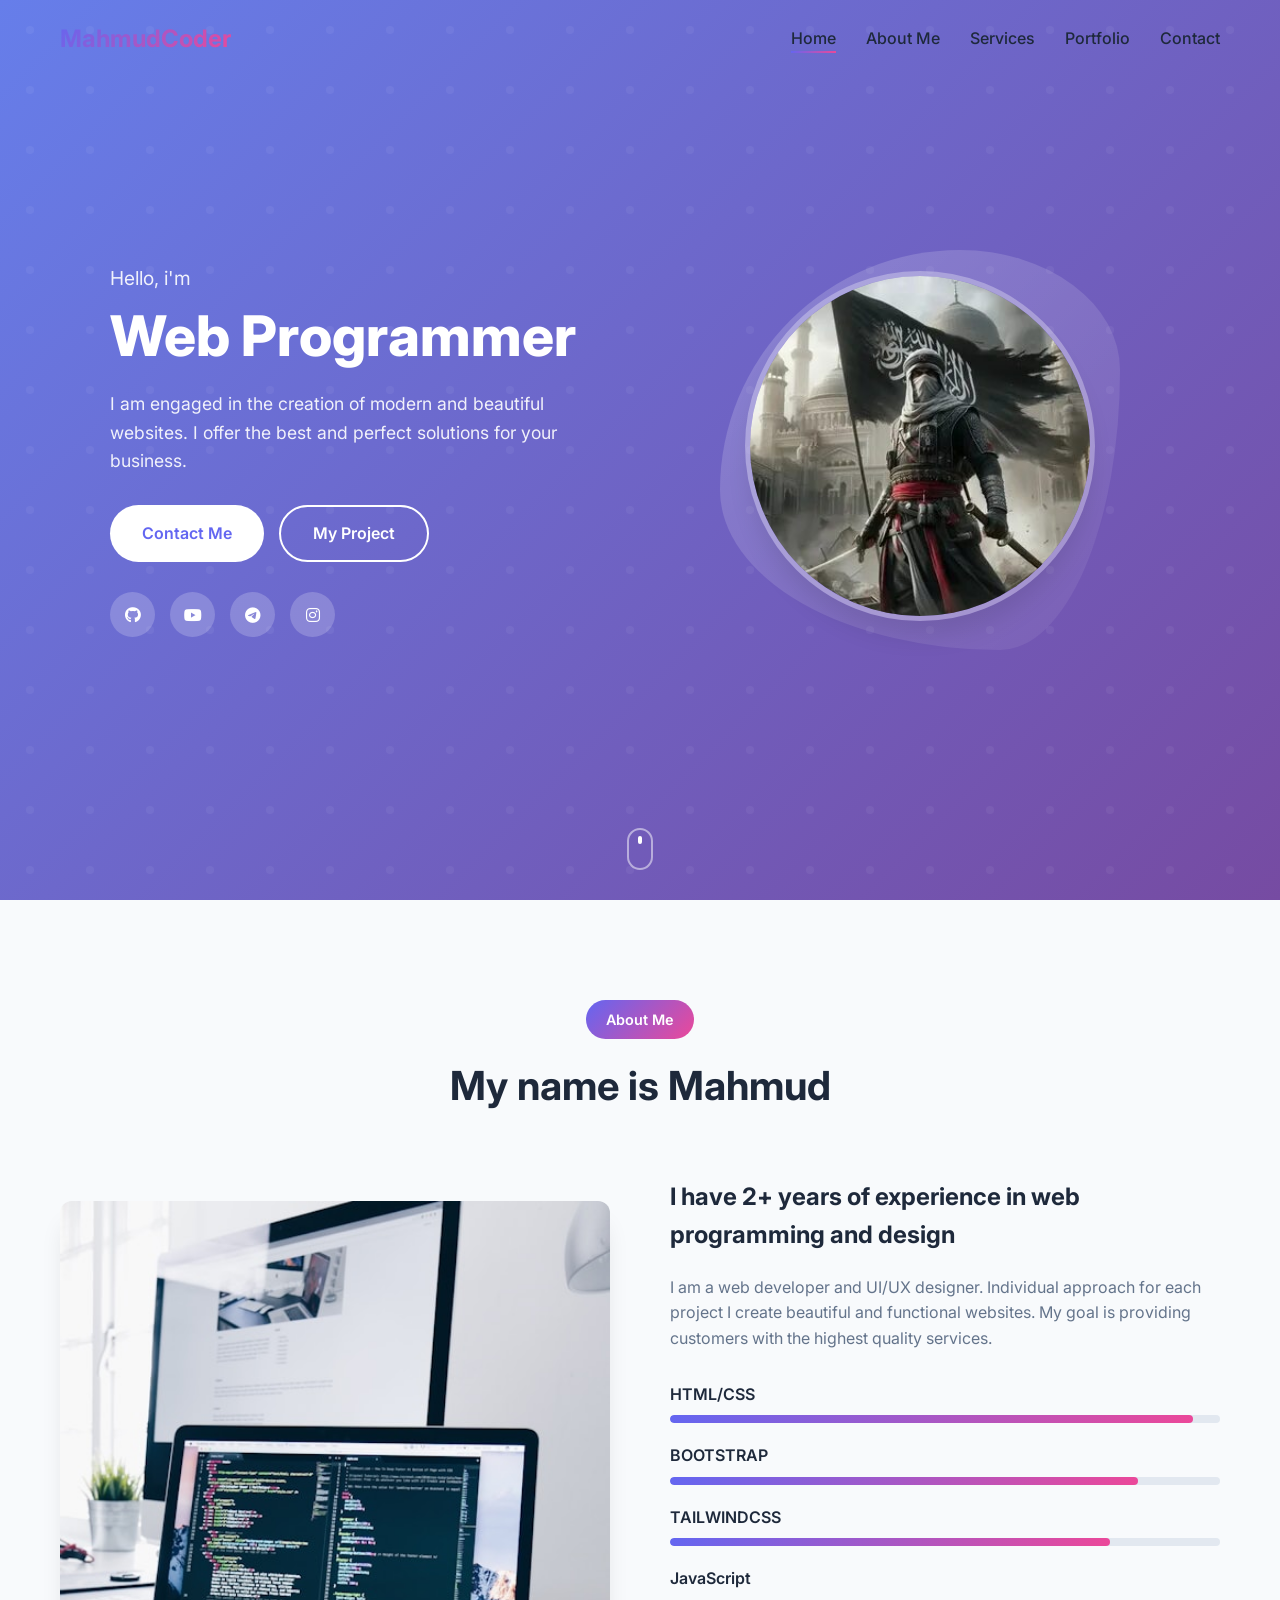
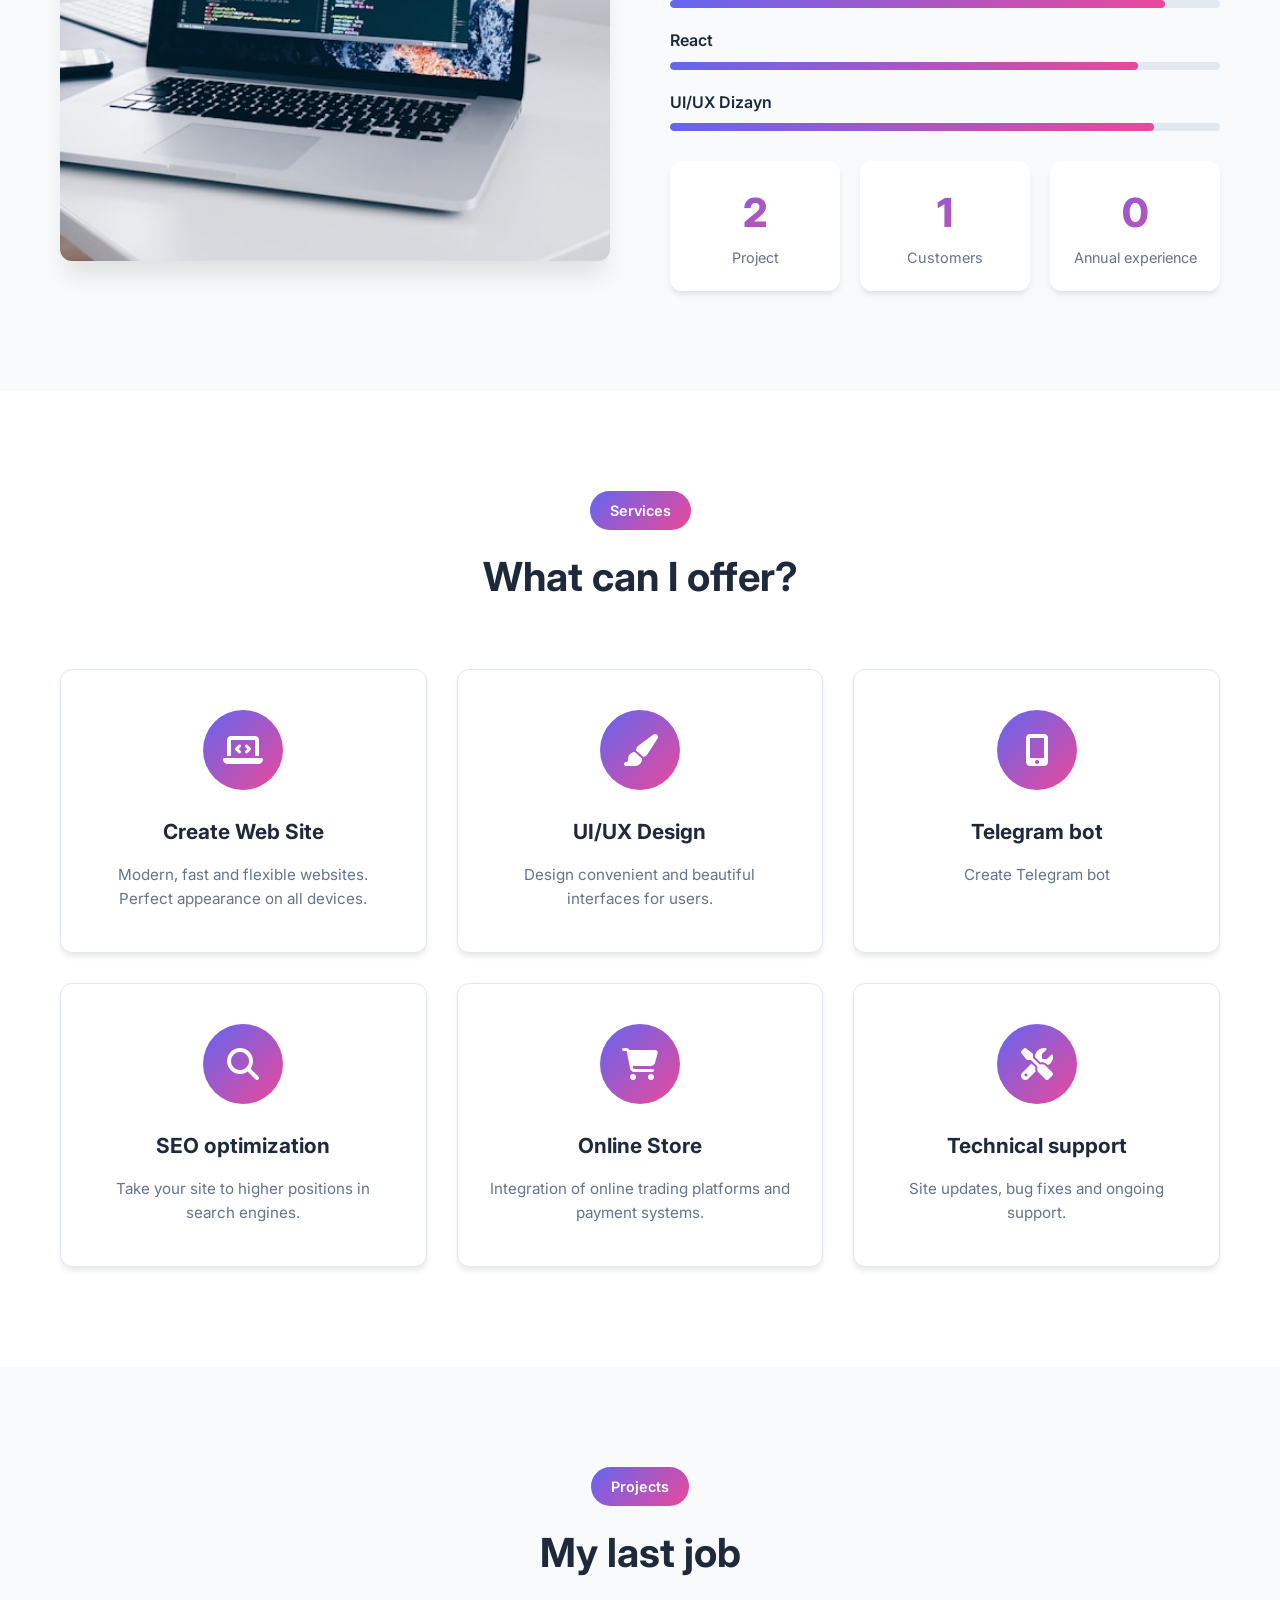
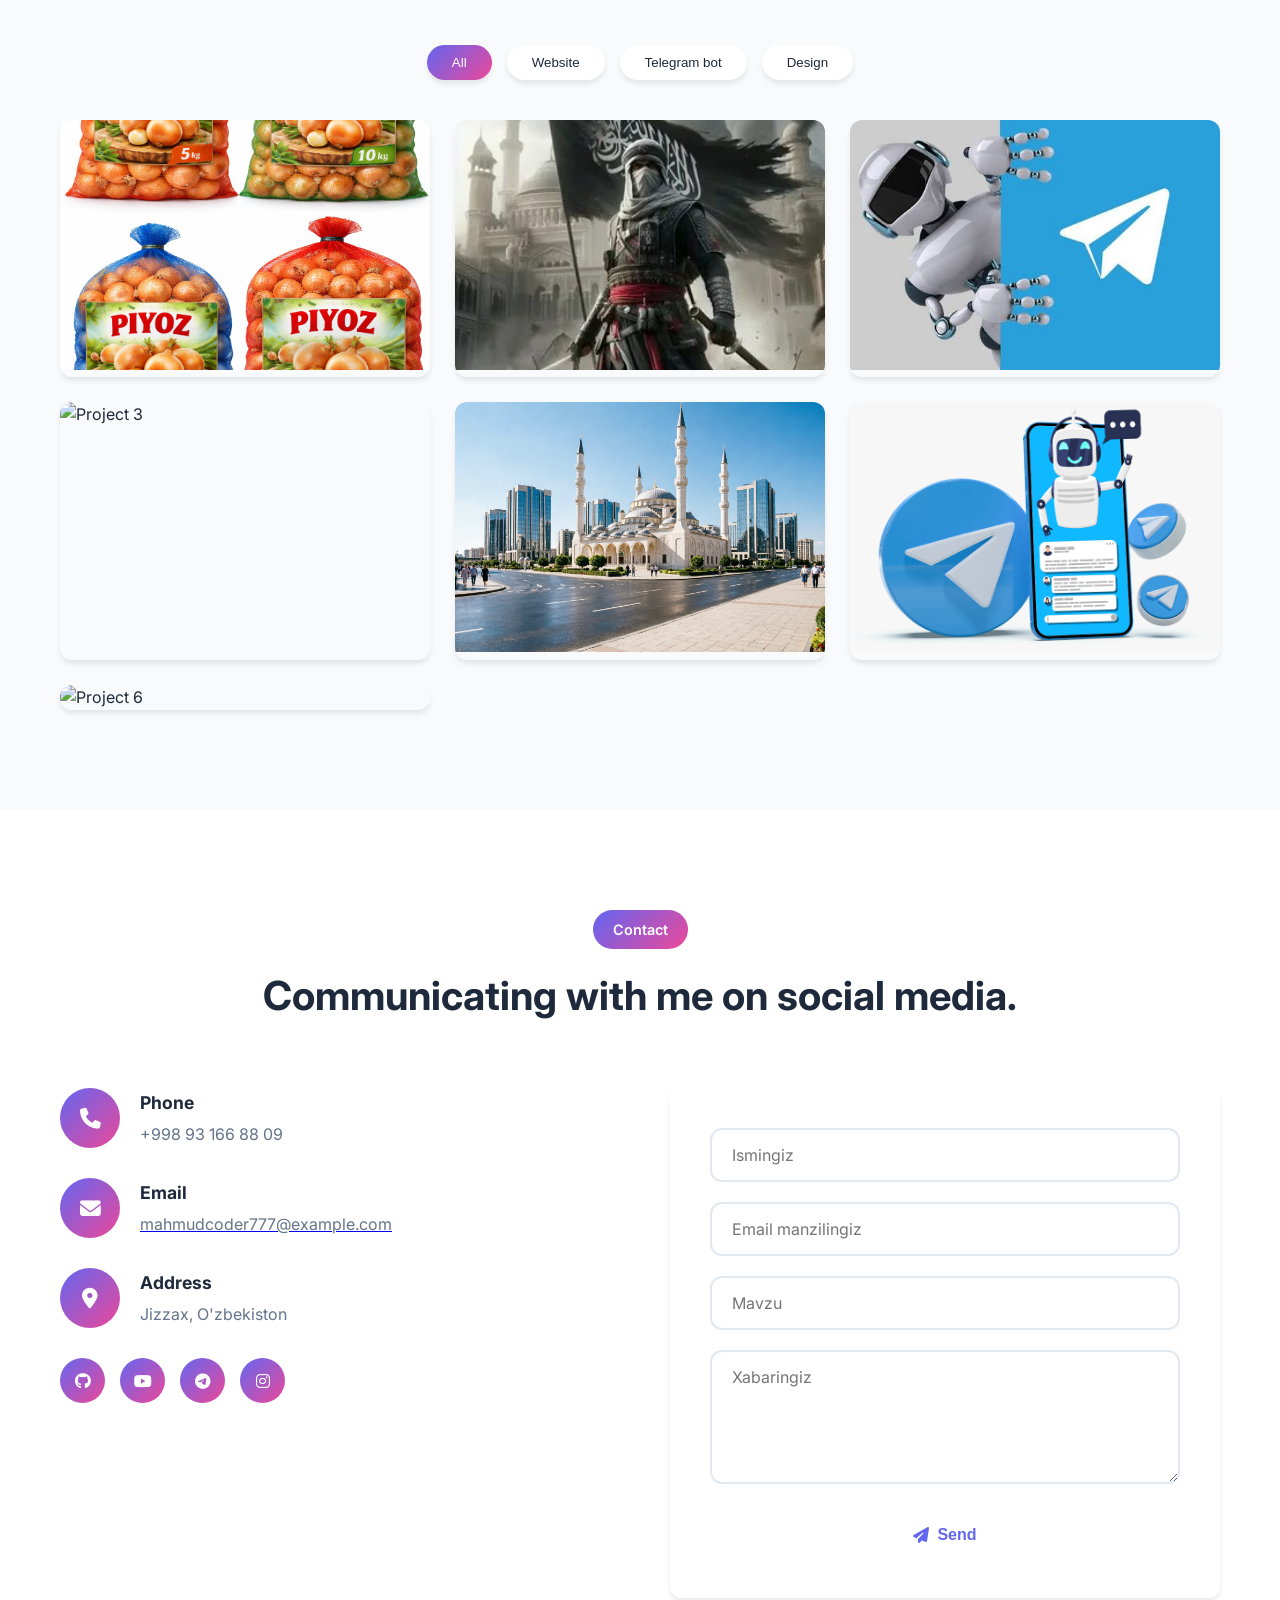
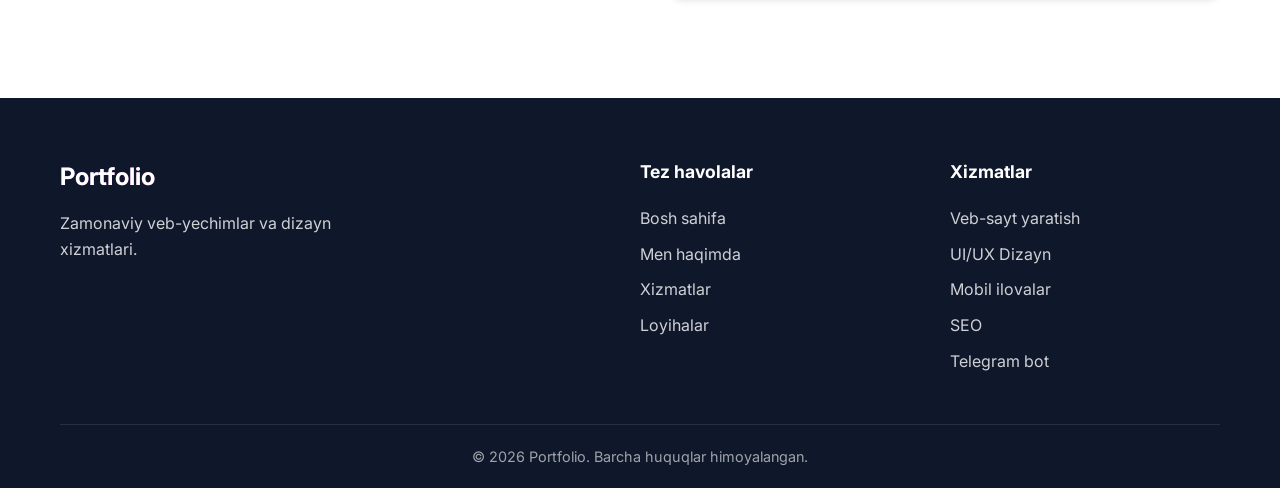
==== commit 35bbc824: "yangi sahifa qoshdim web ga va rasimlarni ozgrtirdim" ====
--- a/index.html
+++ b/index.html
@@ -210,11 +210,21 @@
             <div class="portfolio-grid">
                 <div class="portfolio-item" data-category="web">
                     <div class="portfolio-image">
-                        <img src="img/web1.jpeg" alt="Project 1">
+                        <img src="img/piyoz.png" alt="Project 1">
                         <div class="portfolio-overlay">
                             <h4>Enterprise Website</h4>
-                            <p>JavaScript + React.js</p>
+                            <p>About Xonobod Plant.</p>
                             <a href="https://xonobod.netlify.app" class="portfolio-link"><i class="fas fa-external-link-alt"></i></a>
+                        </div>
+                    </div>
+                </div>
+                <div class="portfolio-item" data-category="web">
+                    <div class="portfolio-image">
+                        <img src="img/i.jpeg" alt="Project 1">
+                        <div class="portfolio-overlay">
+                            <h4>Enterprise Website</h4>
+                            <p>About me 2021y</p>
+                            <a href="https://mahmudw777.netlify.app" class="portfolio-link"><i class="fas fa-external-link-alt"></i></a>
                         </div>
                     </div>
                 </div>
@@ -240,11 +250,11 @@
                 </div>
                 <div class="portfolio-item" data-category="web">
                     <div class="portfolio-image">
-                        <img src="img/web2.jpg" alt="Project 4">
-                        <div class="portfolio-overlay">
-                            <h4>Form animation</h4>
-                            <p>Javascript + React.js</p>
-                            <a href="https://form11115.netlify.app" class="portfolio-link"><i class="fas fa-external-link-alt"></i></a>
+                        <img src="img/grozniy.png" alt="Project 4">
+                        <div class="portfolio-overlay">
+                            <h4>About the city of Grozny</h4>
+                            <p>About the capital of Chechnya, the city of Grozny.</p>
+                            <a href="https://grozniy.netlify.app" class="portfolio-link"><i class="fas fa-external-link-alt"></i></a>
                         </div>
                     </div>
                 </div>
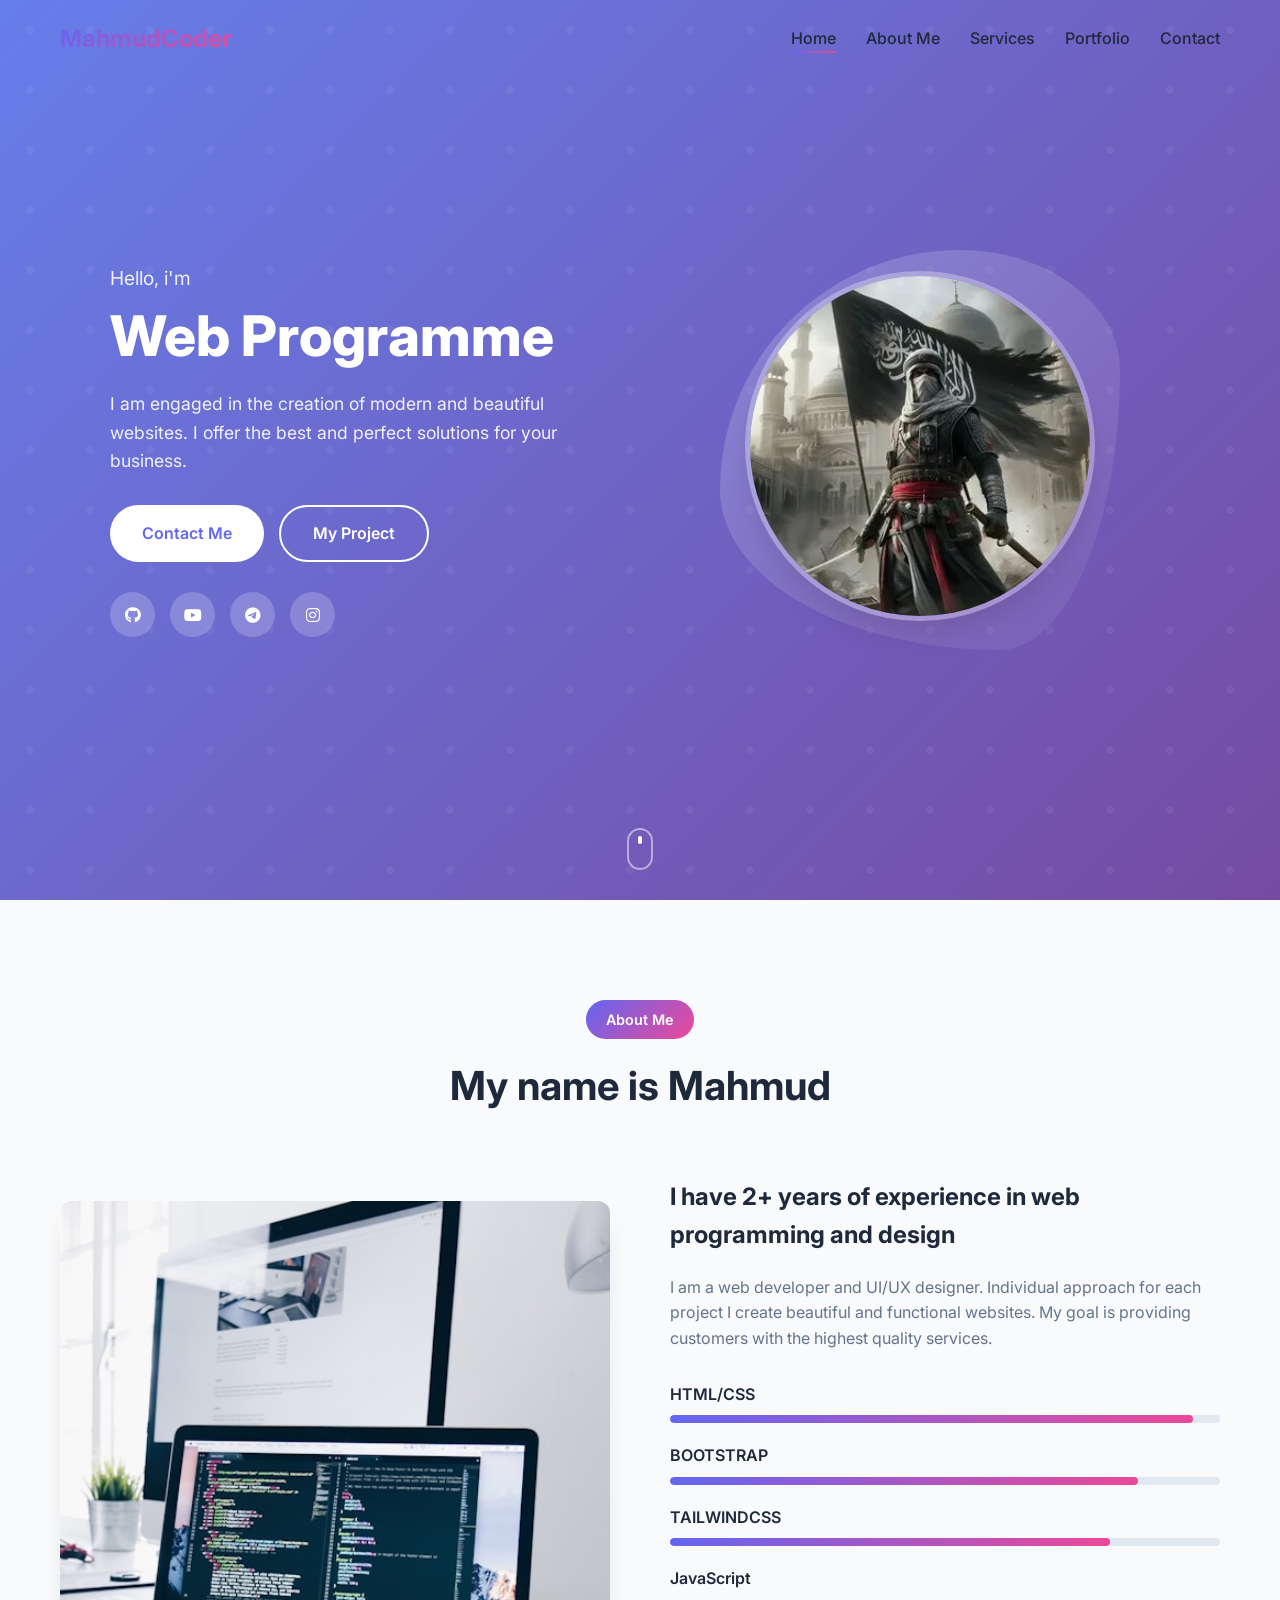
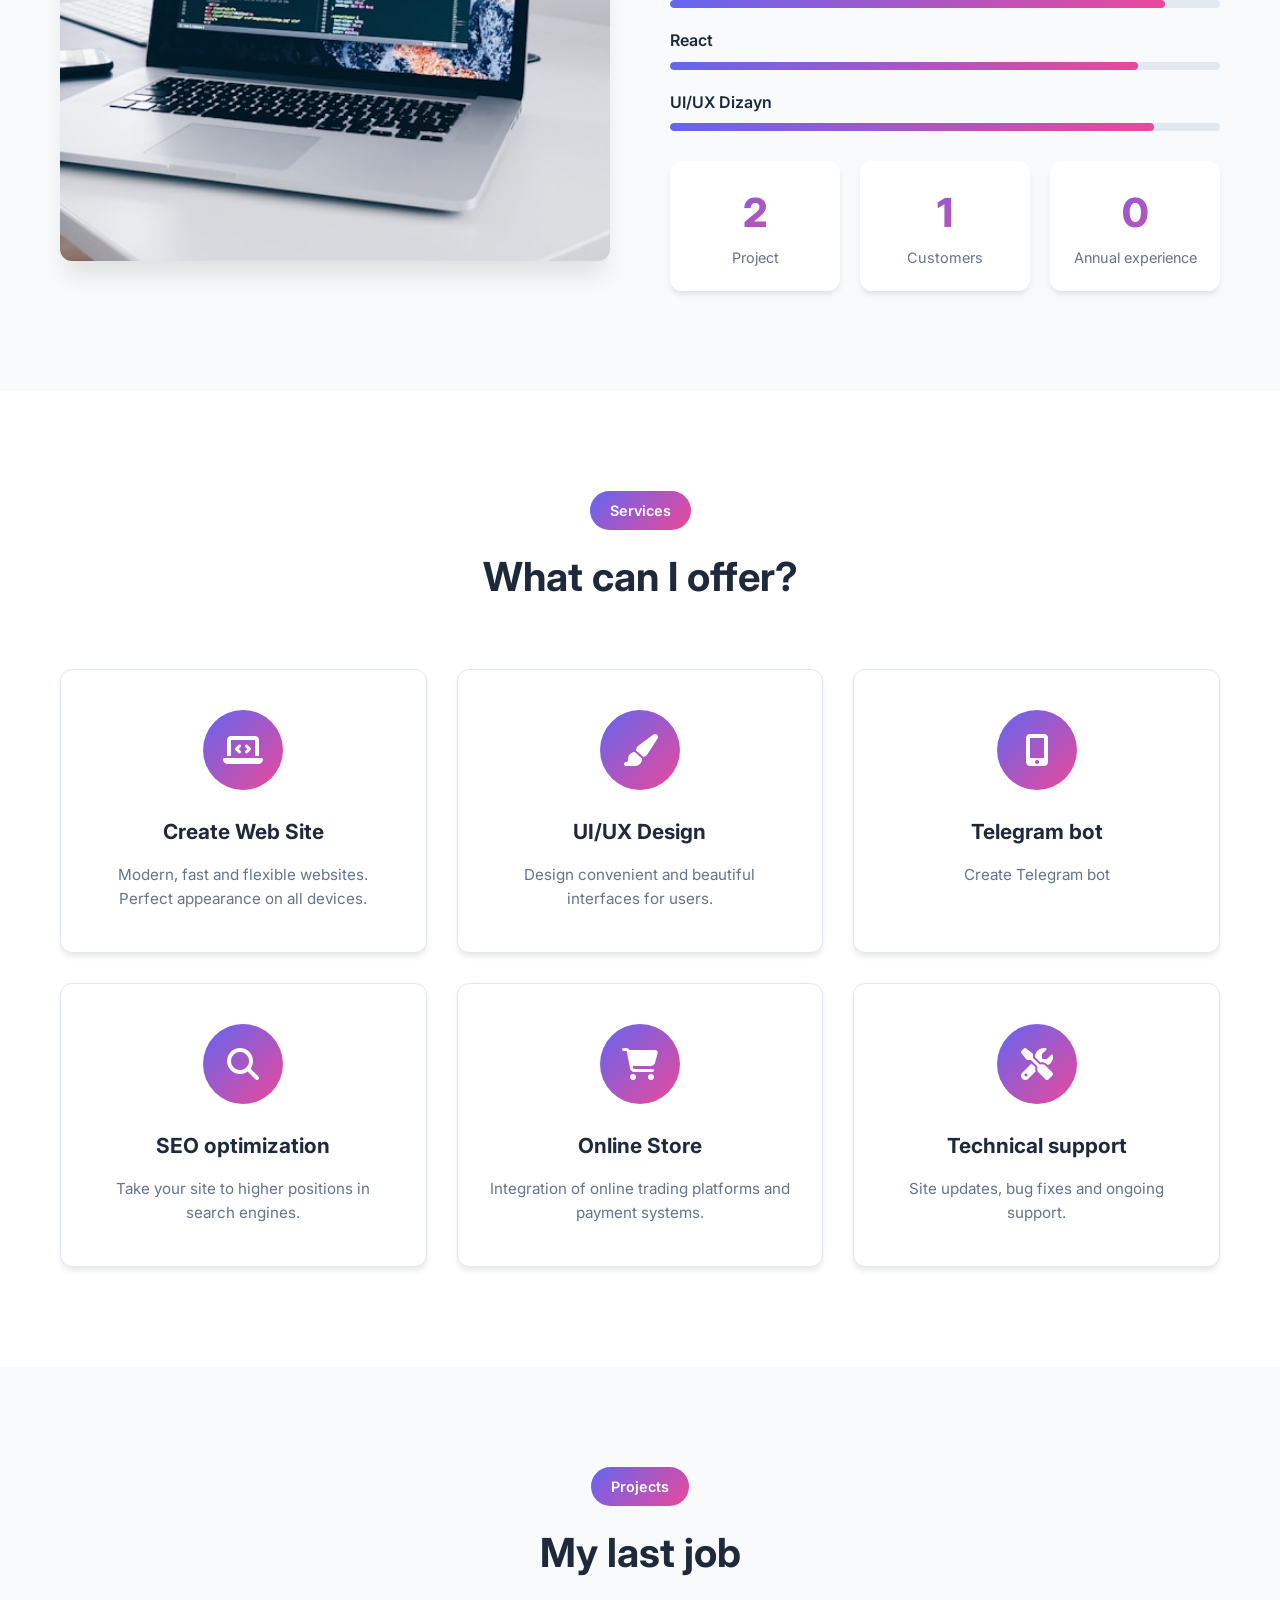
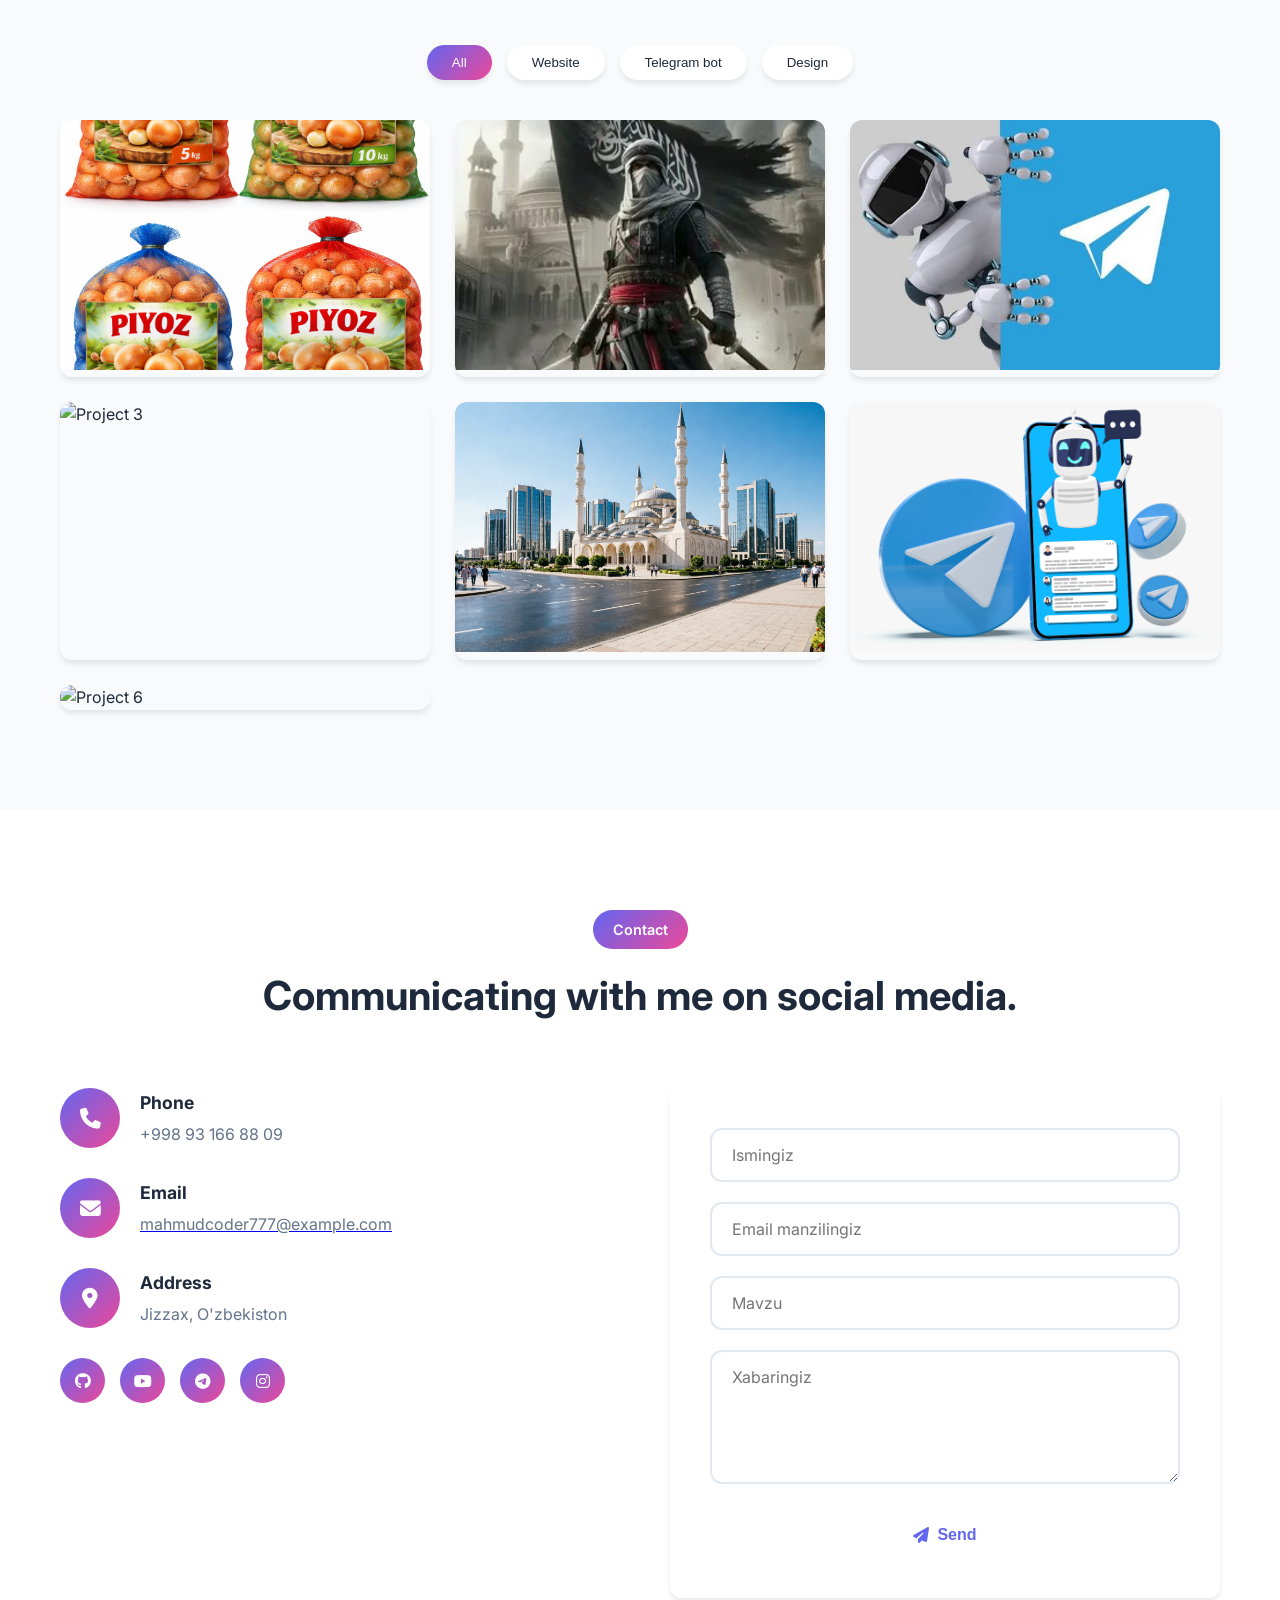
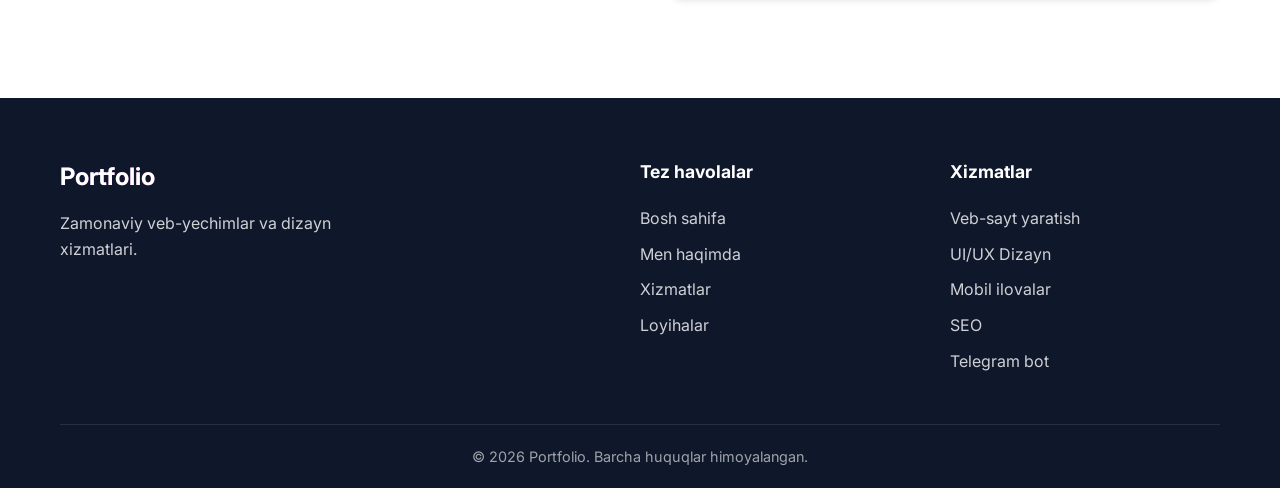
==== commit 35af2144: "mahmud" ====
--- a/index.html
+++ b/index.html
@@ -217,7 +217,7 @@
                             <a href="https://xonobod.netlify.app" class="portfolio-link"><i class="fas fa-external-link-alt"></i></a>
                         </div>
                     </div>
-                </div>
+                </div> 
                 <div class="portfolio-item" data-category="web">
                     <div class="portfolio-image">
                         <img src="img/i.jpeg" alt="Project 1">
